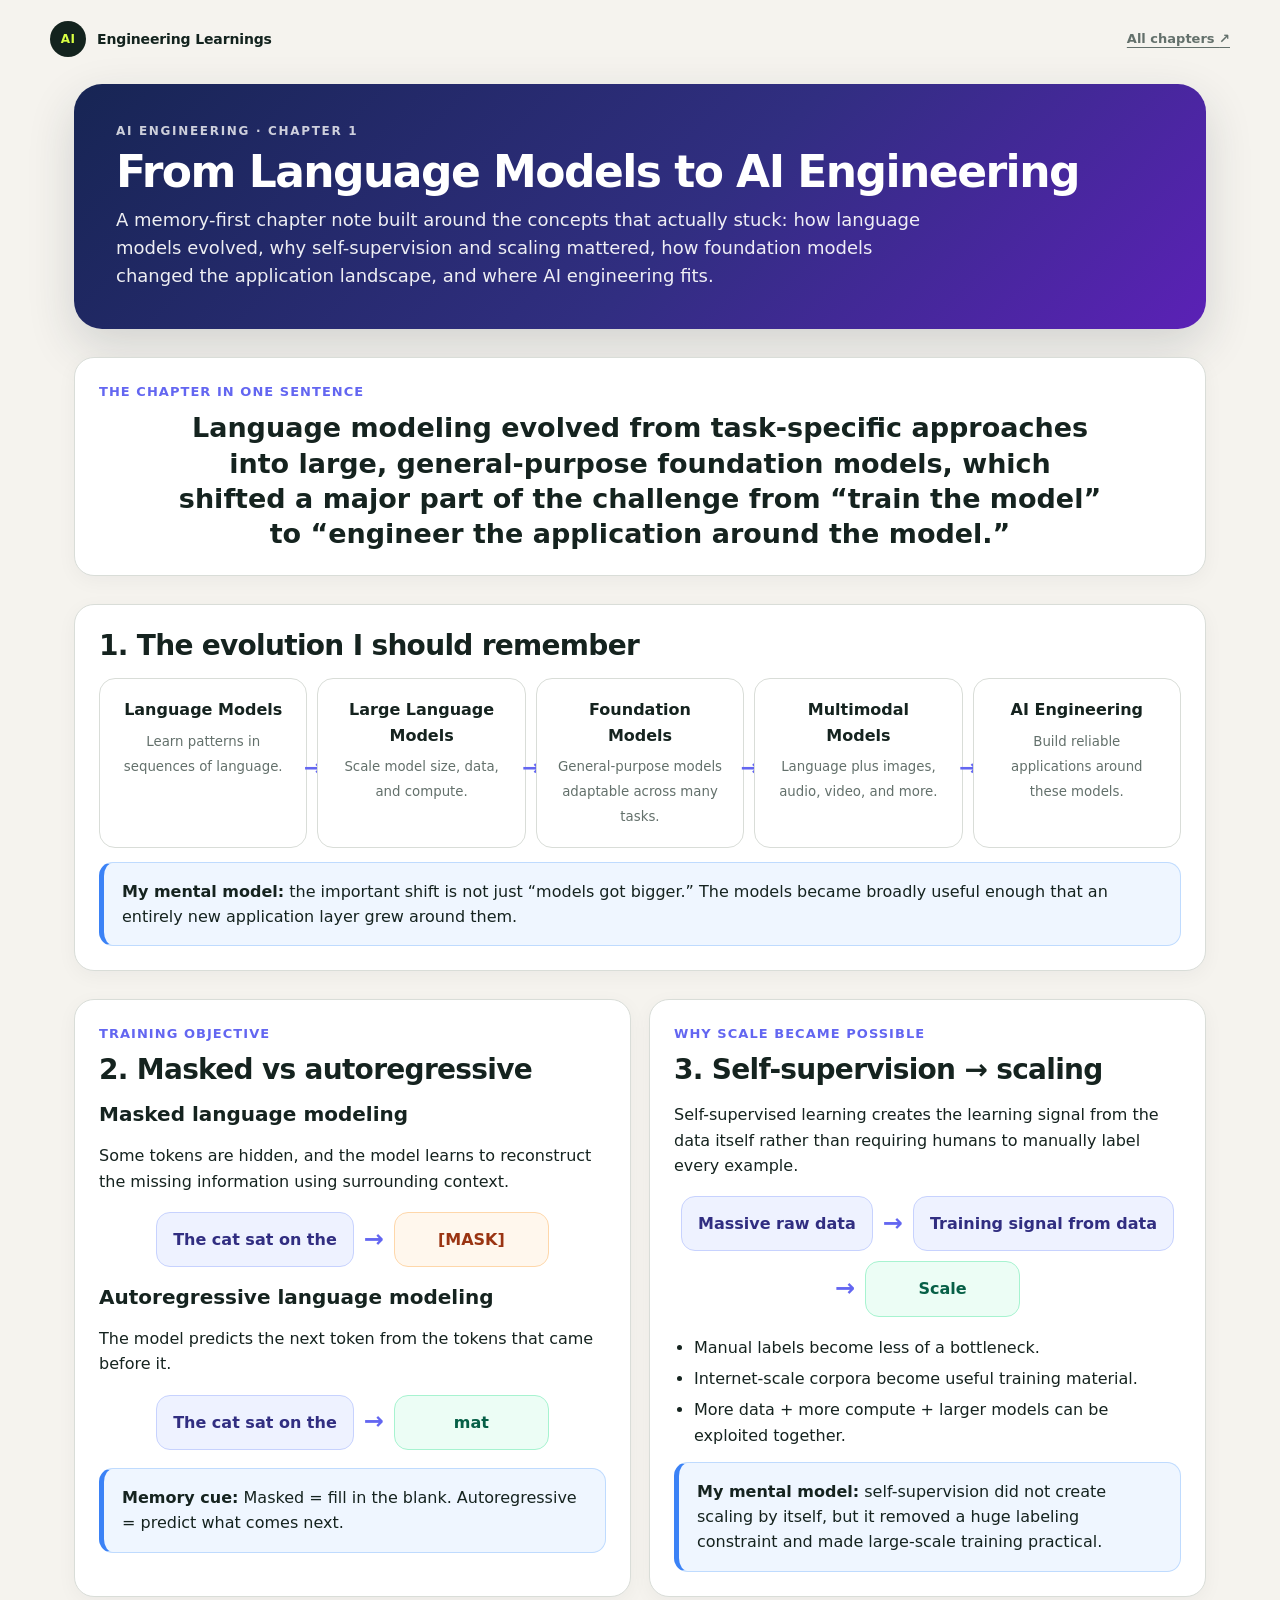
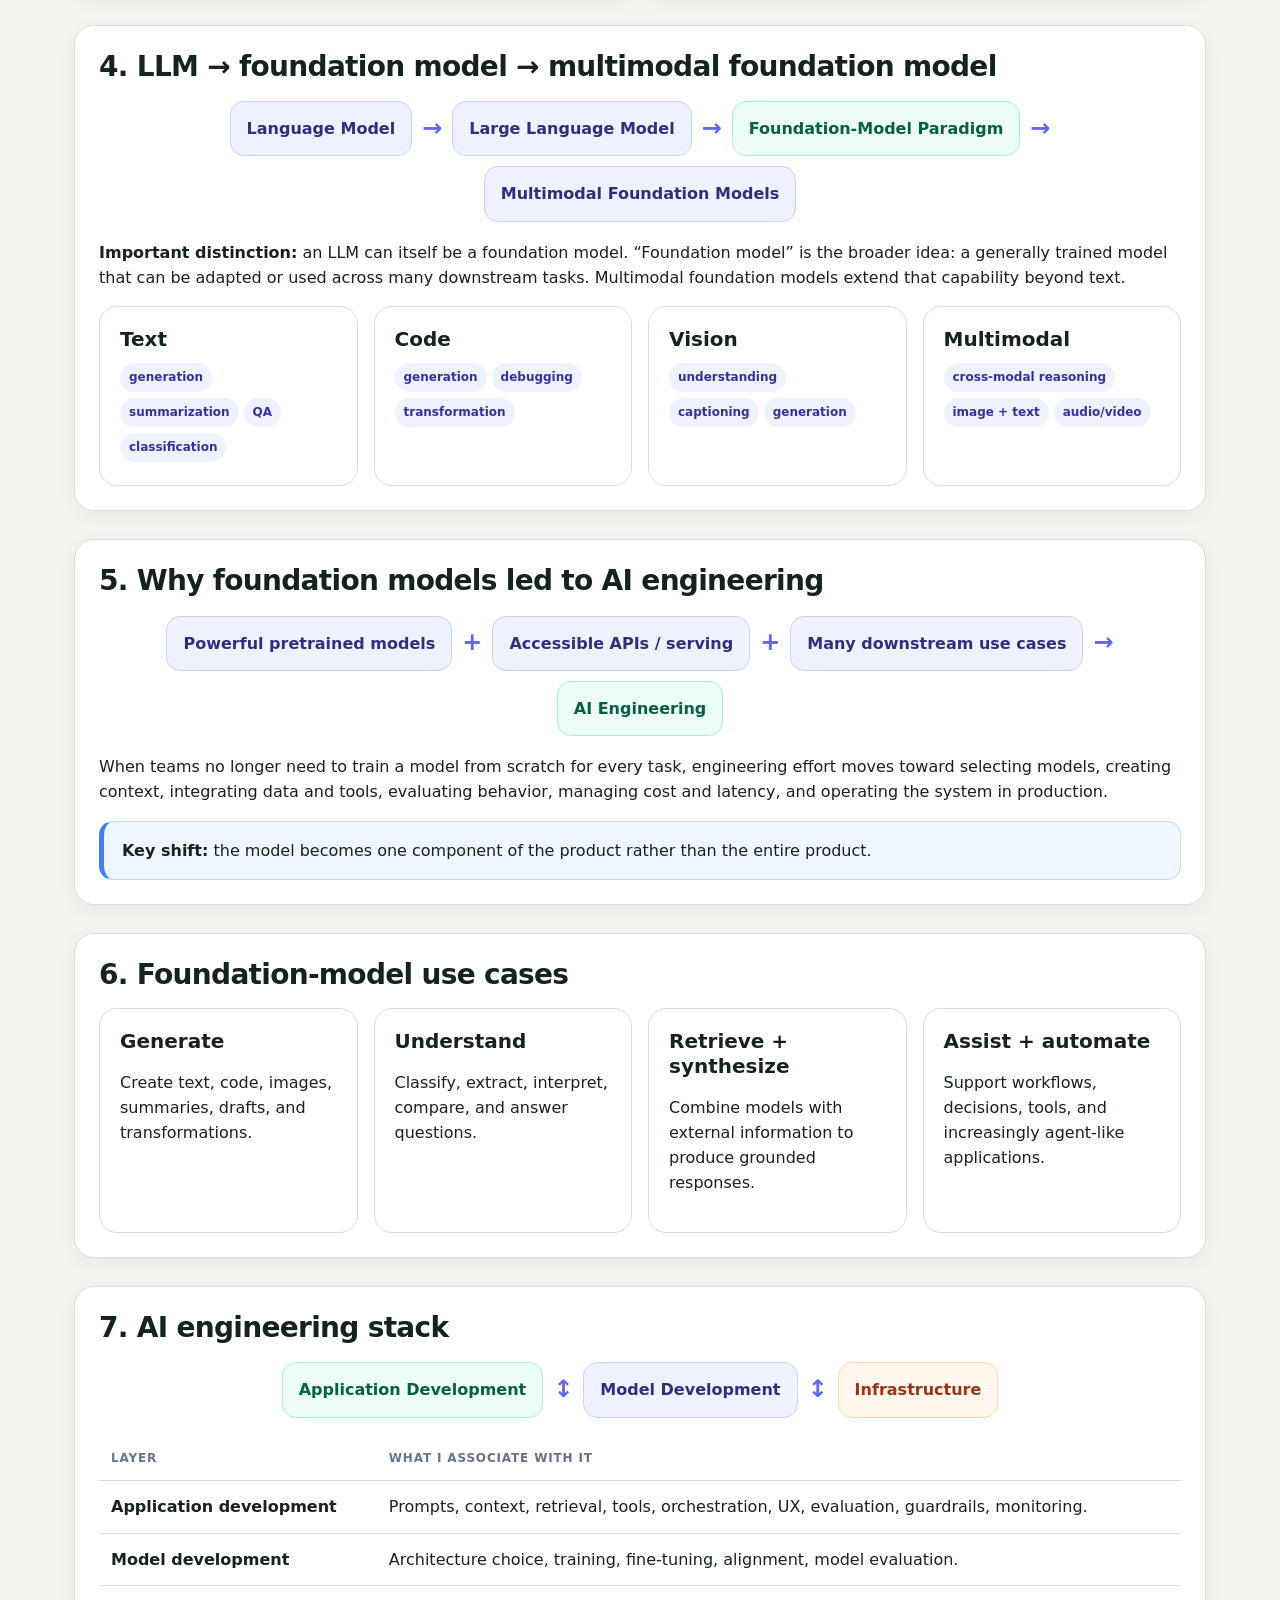
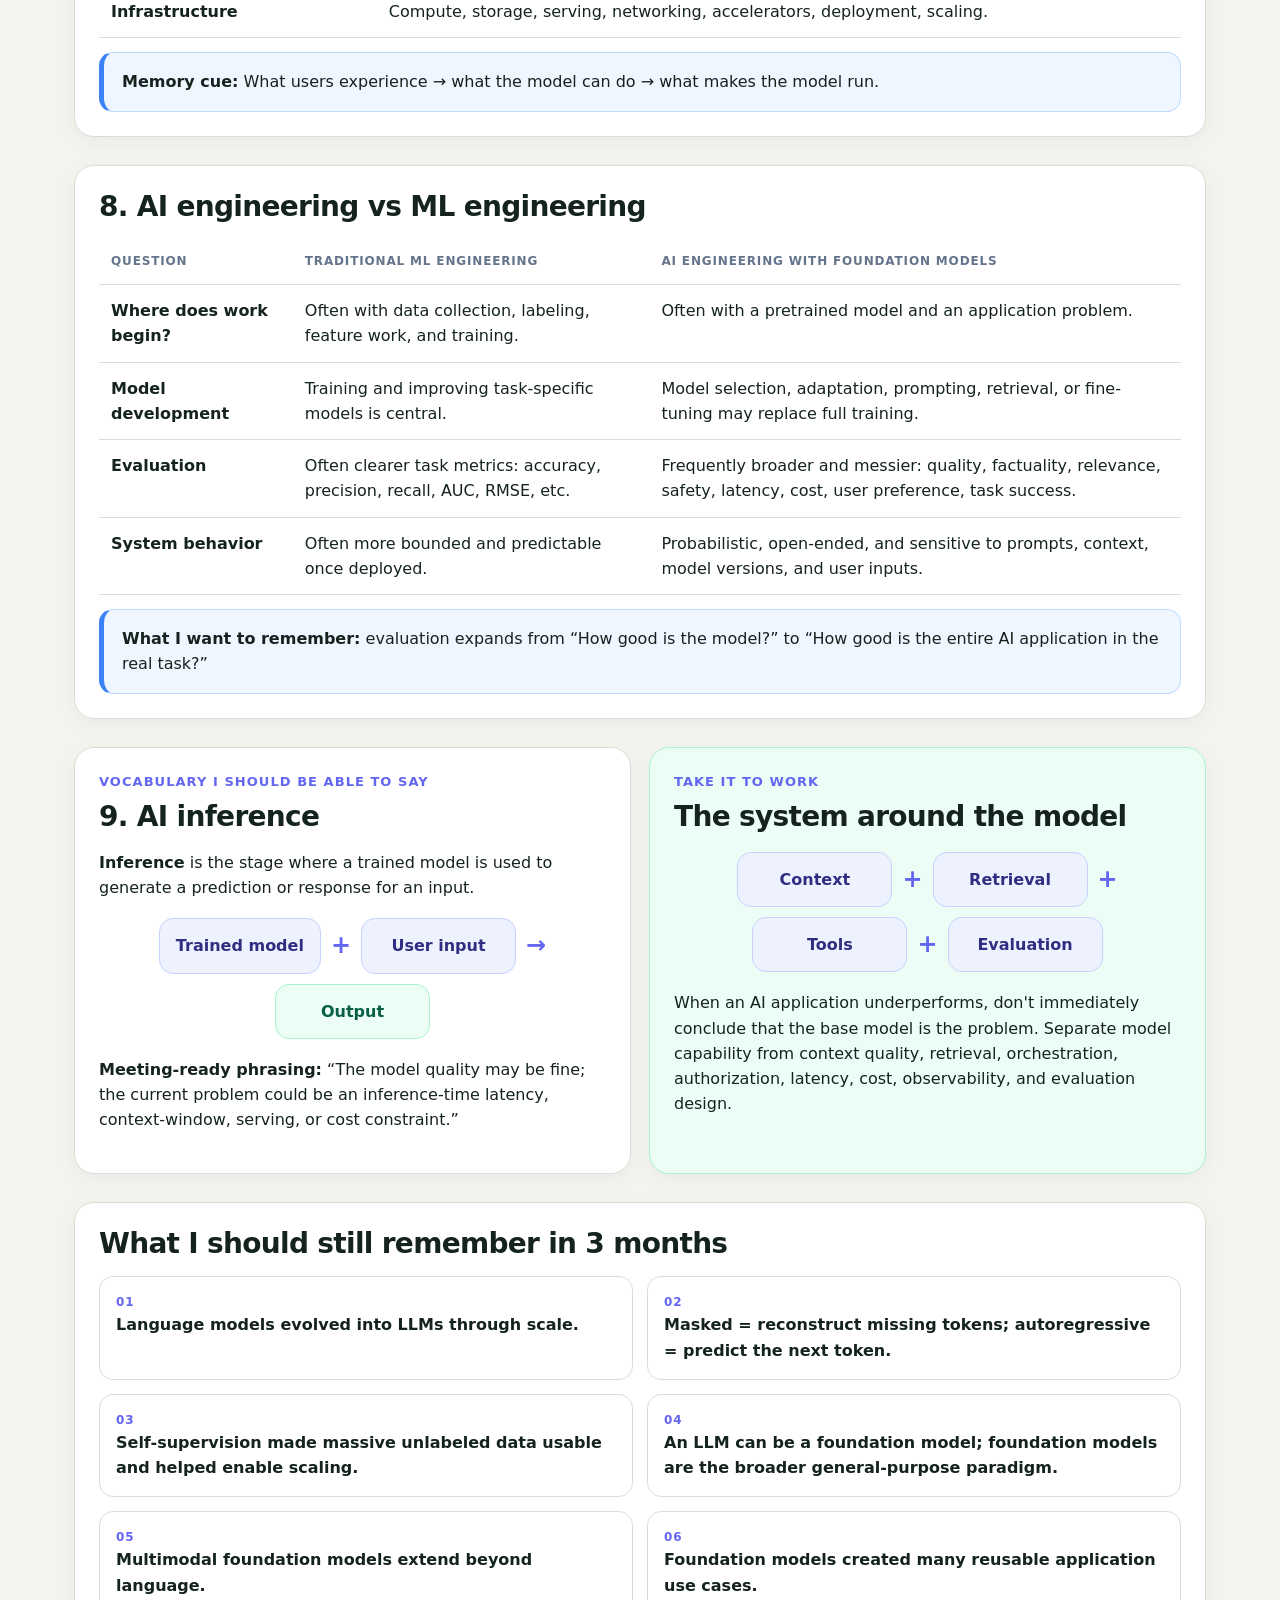
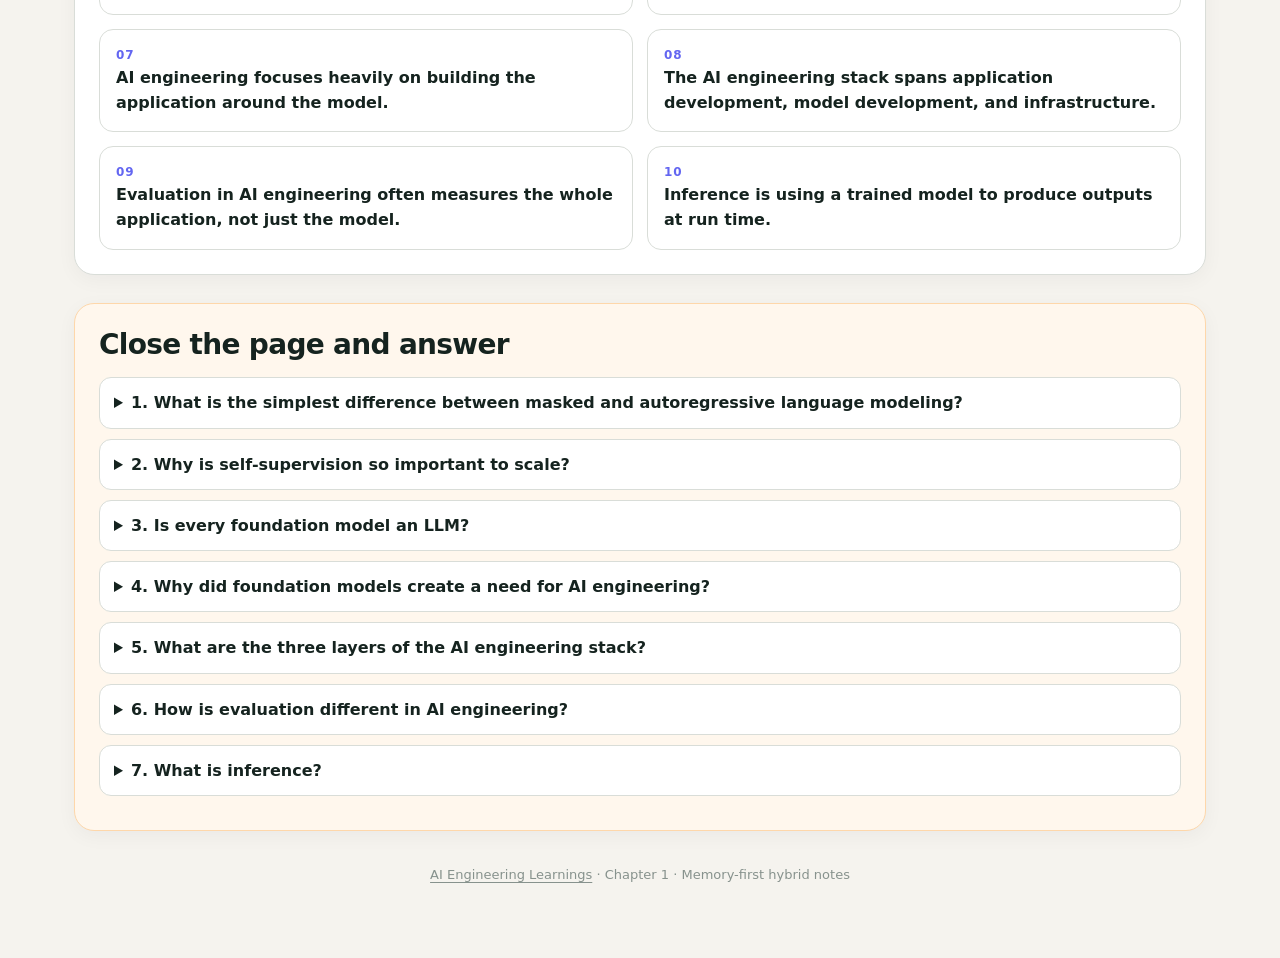
==== chapters/chapter-1.html @ 16fbb69d "restructure for github pages" ====
<!doctype html>
<html lang="en">
<head>
<meta charset="utf-8">
<meta name="viewport" content="width=device-width, initial-scale=1">
<title>AI Engineering — Chapter 1 Memory Notes</title>
<meta name="description" content="Memory-first notes on language models, foundation models, and the AI engineering discipline.">
<link rel="stylesheet" href="../styles.css">
</head>
<body>
<header class="site-header">
  <a class="brand" href="../index.html" aria-label="AI Engineering Learnings home">
    <span class="brand-mark" aria-hidden="true">AI</span>
    <span>Engineering Learnings</span>
  </a>
  <a class="back-link" href="../index.html">All chapters <span aria-hidden="true">↗</span></a>
</header>
<main class="page">

<section class="hero">
  <div class="eyebrow">AI Engineering · Chapter 1</div>
  <h1>From Language Models to AI Engineering</h1>
  <p>A memory-first chapter note built around the concepts that actually stuck: how language models evolved, why self-supervision and scaling mattered, how foundation models changed the application landscape, and where AI engineering fits.</p>
</section>

<section class="section card">
  <div class="kicker">The chapter in one sentence</div>
  <p class="bigidea">Language modeling evolved from task-specific approaches into large, general-purpose foundation models, which shifted a major part of the challenge from “train the model” to “engineer the application around the model.”</p>
</section>

<section class="section card">
  <h2>1. The evolution I should remember</h2>
  <div class="timeline">
    <div class="t"><b>Language Models</b><small>Learn patterns in sequences of language.</small></div>
    <div class="t"><b>Large Language Models</b><small>Scale model size, data, and compute.</small></div>
    <div class="t"><b>Foundation Models</b><small>General-purpose models adaptable across many tasks.</small></div>
    <div class="t"><b>Multimodal Models</b><small>Language plus images, audio, video, and more.</small></div>
    <div class="t"><b>AI Engineering</b><small>Build reliable applications around these models.</small></div>
  </div>
  <div class="mental"><strong>My mental model:</strong> the important shift is not just “models got bigger.” The models became broadly useful enough that an entirely new application layer grew around them.</div>
</section>

<section class="section two">
  <div class="card">
    <div class="kicker">Training objective</div>
    <h2>2. Masked vs autoregressive</h2>
    <h3>Masked language modeling</h3>
    <p>Some tokens are hidden, and the model learns to reconstruct the missing information using surrounding context.</p>
    <div class="flow">
      <div class="node">The cat sat on the</div><div class="arrow">→</div><div class="node amber">[MASK]</div>
    </div>
    <h3 class="space-top-lg">Autoregressive language modeling</h3>
    <p>The model predicts the next token from the tokens that came before it.</p>
    <div class="flow">
      <div class="node">The cat sat on the</div><div class="arrow">→</div><div class="node green">mat</div>
    </div>
    <div class="mental"><strong>Memory cue:</strong> Masked = fill in the blank. Autoregressive = predict what comes next.</div>
  </div>

  <div class="card">
    <div class="kicker">Why scale became possible</div>
    <h2>3. Self-supervision → scaling</h2>
    <p>Self-supervised learning creates the learning signal from the data itself rather than requiring humans to manually label every example.</p>
    <div class="flow">
      <div class="node">Massive raw data</div><div class="arrow">→</div><div class="node">Training signal from data</div><div class="arrow">→</div><div class="node green">Scale</div>
    </div>
    <ul>
      <li>Manual labels become less of a bottleneck.</li>
      <li>Internet-scale corpora become useful training material.</li>
      <li>More data + more compute + larger models can be exploited together.</li>
    </ul>
    <div class="mental"><strong>My mental model:</strong> self-supervision did not create scaling by itself, but it removed a huge labeling constraint and made large-scale training practical.</div>
  </div>
</section>

<section class="section card">
  <h2>4. LLM → foundation model → multimodal foundation model</h2>
  <div class="flow">
    <div class="node">Language Model</div><div class="arrow">→</div>
    <div class="node">Large Language Model</div><div class="arrow">→</div>
    <div class="node green">Foundation-Model Paradigm</div><div class="arrow">→</div>
    <div class="node">Multimodal Foundation Models</div>
  </div>
  <p><strong>Important distinction:</strong> an LLM can itself be a foundation model. “Foundation model” is the broader idea: a generally trained model that can be adapted or used across many downstream tasks. Multimodal foundation models extend that capability beyond text.</p>
  <div class="grid space-top-md">
    <div class="compare"><h3>Text</h3><span class="tag">generation</span><span class="tag">summarization</span><span class="tag">QA</span><span class="tag">classification</span></div>
    <div class="compare"><h3>Code</h3><span class="tag">generation</span><span class="tag">debugging</span><span class="tag">transformation</span></div>
    <div class="compare"><h3>Vision</h3><span class="tag">understanding</span><span class="tag">captioning</span><span class="tag">generation</span></div>
    <div class="compare"><h3>Multimodal</h3><span class="tag">cross-modal reasoning</span><span class="tag">image + text</span><span class="tag">audio/video</span></div>
  </div>
</section>

<section class="section card">
  <h2>5. Why foundation models led to AI engineering</h2>
  <div class="flow">
    <div class="node">Powerful pretrained models</div><div class="arrow">+</div>
    <div class="node">Accessible APIs / serving</div><div class="arrow">+</div>
    <div class="node">Many downstream use cases</div><div class="arrow">→</div>
    <div class="node green">AI Engineering</div>
  </div>
  <p>When teams no longer need to train a model from scratch for every task, engineering effort moves toward selecting models, creating context, integrating data and tools, evaluating behavior, managing cost and latency, and operating the system in production.</p>
  <div class="mental"><strong>Key shift:</strong> the model becomes one component of the product rather than the entire product.</div>
</section>

<section class="section card">
  <h2>6. Foundation-model use cases</h2>
  <div class="grid">
    <div class="compare"><h3>Generate</h3><p>Create text, code, images, summaries, drafts, and transformations.</p></div>
    <div class="compare"><h3>Understand</h3><p>Classify, extract, interpret, compare, and answer questions.</p></div>
    <div class="compare"><h3>Retrieve + synthesize</h3><p>Combine models with external information to produce grounded responses.</p></div>
    <div class="compare"><h3>Assist + automate</h3><p>Support workflows, decisions, tools, and increasingly agent-like applications.</p></div>
  </div>
</section>

<section class="section card">
  <h2>7. AI engineering stack</h2>
  <div class="flow">
    <div class="node green">Application Development</div><div class="arrow">↕</div>
    <div class="node">Model Development</div><div class="arrow">↕</div>
    <div class="node amber">Infrastructure</div>
  </div>
  <table>
    <tr><th>Layer</th><th>What I associate with it</th></tr>
    <tr><td><strong>Application development</strong></td><td>Prompts, context, retrieval, tools, orchestration, UX, evaluation, guardrails, monitoring.</td></tr>
    <tr><td><strong>Model development</strong></td><td>Architecture choice, training, fine-tuning, alignment, model evaluation.</td></tr>
    <tr><td><strong>Infrastructure</strong></td><td>Compute, storage, serving, networking, accelerators, deployment, scaling.</td></tr>
  </table>
  <div class="mental"><strong>Memory cue:</strong> What users experience → what the model can do → what makes the model run.</div>
</section>

<section class="section card">
  <h2>8. AI engineering vs ML engineering</h2>
  <table>
    <tr><th>Question</th><th>Traditional ML engineering</th><th>AI engineering with foundation models</th></tr>
    <tr><td><strong>Where does work begin?</strong></td><td>Often with data collection, labeling, feature work, and training.</td><td>Often with a pretrained model and an application problem.</td></tr>
    <tr><td><strong>Model development</strong></td><td>Training and improving task-specific models is central.</td><td>Model selection, adaptation, prompting, retrieval, or fine-tuning may replace full training.</td></tr>
    <tr><td><strong>Evaluation</strong></td><td>Often clearer task metrics: accuracy, precision, recall, AUC, RMSE, etc.</td><td>Frequently broader and messier: quality, factuality, relevance, safety, latency, cost, user preference, task success.</td></tr>
    <tr><td><strong>System behavior</strong></td><td>Often more bounded and predictable once deployed.</td><td>Probabilistic, open-ended, and sensitive to prompts, context, model versions, and user inputs.</td></tr>
  </table>
  <div class="mental"><strong>What I want to remember:</strong> evaluation expands from “How good is the model?” to “How good is the entire AI application in the real task?”</div>
</section>

<section class="section two">
  <div class="card">
    <div class="kicker">Vocabulary I should be able to say</div>
    <h2>9. AI inference</h2>
    <p><strong>Inference</strong> is the stage where a trained model is used to generate a prediction or response for an input.</p>
    <div class="flow">
      <div class="node">Trained model</div><div class="arrow">+</div><div class="node">User input</div><div class="arrow">→</div><div class="node green">Output</div>
    </div>
    <p><strong>Meeting-ready phrasing:</strong> “The model quality may be fine; the current problem could be an inference-time latency, context-window, serving, or cost constraint.”</p>
  </div>

  <div class="card work">
    <div class="kicker">Take it to work</div>
    <h2>The system around the model</h2>
    <div class="flow">
      <div class="node">Context</div><div class="arrow">+</div>
      <div class="node">Retrieval</div><div class="arrow">+</div>
      <div class="node">Tools</div><div class="arrow">+</div>
      <div class="node">Evaluation</div>
    </div>
    <p>When an AI application underperforms, don't immediately conclude that the base model is the problem. Separate model capability from context quality, retrieval, orchestration, authorization, latency, cost, observability, and evaluation design.</p>
  </div>
</section>

<section class="section card">
  <h2>What I should still remember in 3 months</h2>
  <div class="recall">
    <div class="r"><div class="num">01</div><strong>Language models evolved into LLMs through scale.</strong></div>
    <div class="r"><div class="num">02</div><strong>Masked = reconstruct missing tokens; autoregressive = predict the next token.</strong></div>
    <div class="r"><div class="num">03</div><strong>Self-supervision made massive unlabeled data usable and helped enable scaling.</strong></div>
    <div class="r"><div class="num">04</div><strong>An LLM can be a foundation model; foundation models are the broader general-purpose paradigm.</strong></div>
    <div class="r"><div class="num">05</div><strong>Multimodal foundation models extend beyond language.</strong></div>
    <div class="r"><div class="num">06</div><strong>Foundation models created many reusable application use cases.</strong></div>
    <div class="r"><div class="num">07</div><strong>AI engineering focuses heavily on building the application around the model.</strong></div>
    <div class="r"><div class="num">08</div><strong>The AI engineering stack spans application development, model development, and infrastructure.</strong></div>
    <div class="r"><div class="num">09</div><strong>Evaluation in AI engineering often measures the whole application, not just the model.</strong></div>
    <div class="r"><div class="num">10</div><strong>Inference is using a trained model to produce outputs at run time.</strong></div>
  </div>
</section>

<section class="section card warn">
  <h2>Close the page and answer</h2>
  <details><summary>1. What is the simplest difference between masked and autoregressive language modeling?</summary><p>Masked models reconstruct hidden information; autoregressive models predict the next token from prior context.</p></details>
  <details><summary>2. Why is self-supervision so important to scale?</summary><p>Because the training signal can be derived from raw data itself, reducing dependence on manually labeled examples and allowing enormous datasets to be used.</p></details>
  <details><summary>3. Is every foundation model an LLM?</summary><p>No. Foundation model is broader. Many LLMs are foundation models, but foundation models can also be vision, audio, or multimodal models.</p></details>
  <details><summary>4. Why did foundation models create a need for AI engineering?</summary><p>Because broadly capable pretrained models shifted much of the work toward building, evaluating, integrating, and operating applications around the model.</p></details>
  <details><summary>5. What are the three layers of the AI engineering stack?</summary><p>Application development, model development, and infrastructure.</p></details>
  <details><summary>6. How is evaluation different in AI engineering?</summary><p>It often has to evaluate open-ended application behavior across quality, relevance, factuality, safety, cost, latency, and task success—not just a single model metric.</p></details>
  <details><summary>7. What is inference?</summary><p>Using a trained model at run time to produce a prediction or generated response for an input.</p></details>
</section>

<div class="footer"><a href="../index.html">AI Engineering Learnings</a> · Chapter 1 · Memory-first hybrid notes</div>

</main>
</body>
</html>
---- styles.css ----
:root {
  --bg: #f5f3ee;
  --surface: #fffefa;
  --ink: #15231f;
  --muted: #63706b;
  --line: #d9ddd8;
  --indigo: #3730a3;
  --violet: #6d28d9;
  --soft: #eef2ff;
  --green: #ecfdf5;
  --greenline: #a7f3d0;
  --amber: #fff7ed;
  --amberline: #fed7aa;
  --blue: #eff6ff;
  --blueline: #bfdbfe;
  --accent: #d8ff43;
  --deep: #13231e;
}

* { box-sizing: border-box; }

html { scroll-behavior: smooth; }

body {
  margin: 0;
  background: var(--bg);
  color: var(--ink);
  font-family: Inter, ui-sans-serif, system-ui, -apple-system, BlinkMacSystemFont, "Segoe UI", sans-serif;
  line-height: 1.58;
  text-rendering: optimizeLegibility;
}

a { color: inherit; }

a:focus-visible,
summary:focus-visible {
  outline: 3px solid #8aa000;
  outline-offset: 4px;
}

.site-header {
  width: min(1180px, calc(100% - 48px));
  min-height: 78px;
  margin: 0 auto;
  display: flex;
  align-items: center;
  justify-content: space-between;
  gap: 24px;
}

.brand {
  display: inline-flex;
  align-items: center;
  gap: 11px;
  color: var(--deep);
  font-size: 14px;
  font-weight: 800;
  letter-spacing: -.01em;
  text-decoration: none;
}

.brand-mark {
  width: 36px;
  height: 36px;
  display: grid;
  place-items: center;
  border-radius: 50%;
  background: var(--deep);
  color: var(--accent);
  font-size: 12px;
  letter-spacing: .04em;
}

.back-link,
.edition-label {
  color: var(--muted);
  font-size: 13px;
  font-weight: 750;
}

.back-link {
  text-underline-offset: 4px;
  text-decoration-thickness: 1px;
}

.back-link:hover { color: var(--ink); }

.page {
  max-width: 1180px;
  margin: 0 auto;
  padding: 6px 24px 72px;
}

.hero {
  background: linear-gradient(135deg, #172554, #312e81 55%, #5b21b6);
  color: white;
  border-radius: 28px;
  padding: 38px 42px;
  box-shadow: 0 18px 48px rgba(30, 41, 59, .16);
}

.eyebrow {
  margin: 0;
  font-size: 12px;
  letter-spacing: .14em;
  text-transform: uppercase;
  font-weight: 800;
  opacity: .78;
}

h1 { font-size: 44px; line-height: 1.06; margin: 8px 0 10px; letter-spacing: -.035em; }
h2 { font-size: 28px; line-height: 1.2; margin: 0 0 16px; letter-spacing: -.025em; }
h3 { font-size: 20px; margin: 0 0 8px; line-height: 1.25; }
.hero p { font-size: 18px; max-width: 830px; opacity: .92; margin: 0; }
.section { margin-top: 28px; }

.card {
  background: white;
  border: 1px solid var(--line);
  border-radius: 20px;
  padding: 24px;
  box-shadow: 0 5px 20px rgba(15, 23, 42, .045);
}

.bigidea { font-size: 27px; font-weight: 850; line-height: 1.3; text-align: center; max-width: 930px; margin: 0 auto; }
.muted { color: var(--muted); }
.grid { display: grid; grid-template-columns: repeat(auto-fit, minmax(255px, 1fr)); gap: 16px; }
.flow { display: flex; flex-wrap: wrap; align-items: center; justify-content: center; gap: 10px; margin: 18px 0; }

.node {
  background: var(--soft);
  border: 1px solid #c7d2fe;
  color: #312e81;
  border-radius: 14px;
  padding: 14px 16px;
  font-weight: 800;
  text-align: center;
  min-width: 155px;
}

.node.green { background: var(--green); border-color: var(--greenline); color: #065f46; }
.node.amber { background: var(--amber); border-color: var(--amberline); color: #9a3412; }
.arrow { font-size: 24px; color: #6366f1; font-weight: 900; }
.two { display: grid; grid-template-columns: 1fr 1fr; gap: 18px; }
.compare { border-radius: 18px; padding: 20px; border: 1px solid var(--line); background: #fff; }

.tag {
  display: inline-block;
  padding: 5px 9px;
  border-radius: 999px;
  background: var(--soft);
  color: #3730a3;
  font-size: 12px;
  font-weight: 800;
  margin: 3px 5px 3px 0;
}

.mental { background: var(--blue); border: 1px solid var(--blueline); border-left: 5px solid #3b82f6; border-radius: 14px; padding: 16px 18px; margin-top: 14px; }
.work { background: var(--green); border-color: var(--greenline); }
.warn { background: var(--amber); border-color: var(--amberline); }
.kicker { font-size: 13px; text-transform: uppercase; letter-spacing: .08em; font-weight: 850; color: #6366f1; margin: 0 0 8px; }
.timeline { display: grid; grid-template-columns: repeat(5, 1fr); gap: 10px; align-items: stretch; }
.t { background: white; border: 1px solid var(--line); border-radius: 16px; padding: 18px; text-align: center; position: relative; }
.t b { display: block; font-size: 16px; margin-bottom: 5px; }
.t small { color: var(--muted); }
.t:not(:last-child)::after { content: "→"; position: absolute; right: -16px; top: 43%; font-size: 22px; color: #6366f1; font-weight: 900; }
ul { margin: 8px 0 0 20px; padding: 0; }
li { margin: 6px 0; }
table { width: 100%; border-collapse: collapse; }
th, td { padding: 13px 12px; border-bottom: 1px solid var(--line); text-align: left; vertical-align: top; }
th { font-size: 12px; text-transform: uppercase; letter-spacing: .07em; color: #64748b; }
.recall { display: grid; grid-template-columns: 1fr 1fr; gap: 14px; }
.r { background: white; border: 1px solid var(--line); border-radius: 14px; padding: 16px; }
.num { font-size: 12px; font-weight: 900; color: #6366f1; letter-spacing: .08em; }
details { background: white; border: 1px solid var(--line); border-radius: 12px; padding: 12px 14px; margin: 10px 0; }
summary { cursor: pointer; font-weight: 800; }
.footer { text-align: center; margin-top: 34px; color: #87928d; font-size: 13px; }
.footer a { text-underline-offset: 3px; }
.space-top-md { margin-top: 14px; }
.space-top-lg { margin-top: 18px; }

/* Homepage */
.home-body {
  min-height: 100vh;
  background:
    radial-gradient(circle at 82% 9%, rgba(216, 255, 67, .16), transparent 22rem),
    var(--bg);
}

.site-header-home { border-bottom: 1px solid var(--line); }
.home-body main { width: min(1180px, calc(100% - 48px)); margin: 0 auto; }

.home-hero {
  min-height: 560px;
  display: grid;
  grid-template-columns: minmax(0, 1.7fr) minmax(260px, .7fr);
  gap: 7vw;
  align-items: center;
  padding: 80px 0 88px;
  border-bottom: 1px solid var(--line);
}

.home-hero-content { max-width: 790px; }
.home-hero .eyebrow { color: #5b665f; opacity: 1; }

.home-hero h1 {
  max-width: 780px;
  margin: 18px 0 24px;
  font-family: Georgia, "Times New Roman", serif;
  font-size: clamp(54px, 6.4vw, 88px);
  font-weight: 500;
  line-height: .98;
  letter-spacing: -.055em;
}

.home-intro { max-width: 650px; margin: 0; color: var(--muted); font-size: 19px; line-height: 1.65; }

.primary-link {
  width: fit-content;
  margin-top: 34px;
  display: inline-flex;
  align-items: center;
  gap: 34px;
  border-radius: 999px;
  background: var(--deep);
  color: white;
  padding: 14px 17px 14px 22px;
  font-size: 14px;
  font-weight: 800;
  text-decoration: none;
  transition: transform .18s ease, background-color .18s ease;
}

.primary-link span { width: 28px; height: 28px; display: grid; place-items: center; border-radius: 50%; background: var(--accent); color: var(--deep); }
.primary-link:hover { transform: translateY(-2px); background: #284038; }

.hero-note {
  align-self: end;
  max-width: 310px;
  margin-bottom: 12px;
  border-top: 1px solid var(--ink);
  padding-top: 18px;
}

.note-number { display: inline-grid; place-items: center; width: 38px; height: 26px; border-radius: 999px; background: var(--accent); font-size: 12px; font-weight: 900; }
.hero-note p { margin: 14px 0 0; color: var(--muted); font-size: 14px; }
.chapter-library { padding: 78px 0 100px; }
.section-heading { display: flex; align-items: end; justify-content: space-between; gap: 32px; margin-bottom: 30px; }
.section-heading h2 { margin: 0; font-family: Georgia, "Times New Roman", serif; font-size: 42px; font-weight: 500; }
.chapter-count { margin: 0; color: var(--muted); font-size: 13px; }
.chapter-list { display: grid; gap: 18px; }

.chapter-item {
  border-top: 1px solid var(--ink);
  border-bottom: 1px solid var(--line);
  transition: background-color .18s ease, transform .18s ease;
}

.chapter-item:hover { background: rgba(255, 254, 250, .72); transform: translateX(4px); }
.chapter-link { display: grid; grid-template-columns: 80px 1fr 48px; gap: 26px; align-items: center; min-height: 190px; padding: 26px 18px 26px 8px; text-decoration: none; }
.chapter-index { align-self: start; padding-top: 3px; color: var(--muted); font-size: 13px; font-weight: 800; }
.chapter-summary { max-width: 760px; }
.chapter-meta { display: flex; flex-wrap: wrap; gap: 8px 20px; margin-bottom: 14px; color: #5d6a65; font-size: 11px; font-weight: 850; letter-spacing: .1em; text-transform: uppercase; }
.chapter-summary h3 { margin-bottom: 10px; font-family: Georgia, "Times New Roman", serif; font-size: clamp(26px, 3vw, 38px); font-weight: 500; letter-spacing: -.025em; }
.chapter-summary p { max-width: 700px; margin: 0; color: var(--muted); }
.chapter-arrow { width: 44px; height: 44px; display: grid; place-items: center; border: 1px solid var(--line); border-radius: 50%; font-size: 20px; }

.collection-note {
  display: flex;
  align-items: center;
  gap: 18px;
  padding: 28px;
  border-radius: 18px;
  background: #e6e9e4;
  color: #53605a;
}

.collection-note-icon { width: 42px; height: 42px; flex: 0 0 auto; display: grid; place-items: center; border: 1px dashed #93a098; border-radius: 50%; font-size: 22px; }
.collection-note strong { color: var(--ink); }
.collection-note p { margin: 2px 0 0; font-size: 14px; }
.home-footer { width: min(1180px, calc(100% - 48px)); min-height: 84px; margin: 0 auto; border-top: 1px solid var(--line); display: flex; justify-content: space-between; align-items: center; gap: 24px; color: var(--muted); font-size: 12px; font-weight: 750; }

@media (max-width: 820px) {
  h1 { font-size: 36px; }
  .hero { padding: 30px 26px; }
  .two, .recall { grid-template-columns: 1fr; }
  .timeline { grid-template-columns: 1fr; }
  .t:not(:last-child)::after { content: "↓"; right: 49%; top: auto; bottom: -23px; }
  .home-hero { min-height: auto; grid-template-columns: 1fr; gap: 54px; padding: 64px 0; }
  .home-hero h1 { font-size: clamp(48px, 12vw, 70px); }
  .hero-note { align-self: auto; }
}

@media (max-width: 600px) {
  .site-header, .home-body main, .home-footer { width: min(100% - 32px, 1180px); }
  .page { padding-right: 16px; padding-left: 16px; }
  .site-header { min-height: 68px; }
  .brand span:last-child { display: none; }
  .home-hero { padding: 54px 0 62px; }
  .home-hero h1 { font-size: 46px; }
  .home-intro { font-size: 17px; }
  .chapter-library { padding: 60px 0 72px; }
  .chapter-link { grid-template-columns: 38px 1fr; gap: 12px; min-height: 0; padding: 24px 4px; }
  .chapter-arrow { display: none; }
  .chapter-summary h3 { font-size: 28px; }
  .chapter-summary p { font-size: 14px; }
  .section-heading { align-items: start; }
  .chapter-count { padding-top: 30px; }
  .collection-note { align-items: flex-start; padding: 22px; }
  .home-footer { min-height: 76px; }
  table { display: block; overflow-x: auto; }
}

@media (prefers-reduced-motion: reduce) {
  html { scroll-behavior: auto; }
  *, *::before, *::after { transition-duration: .01ms !important; }
}
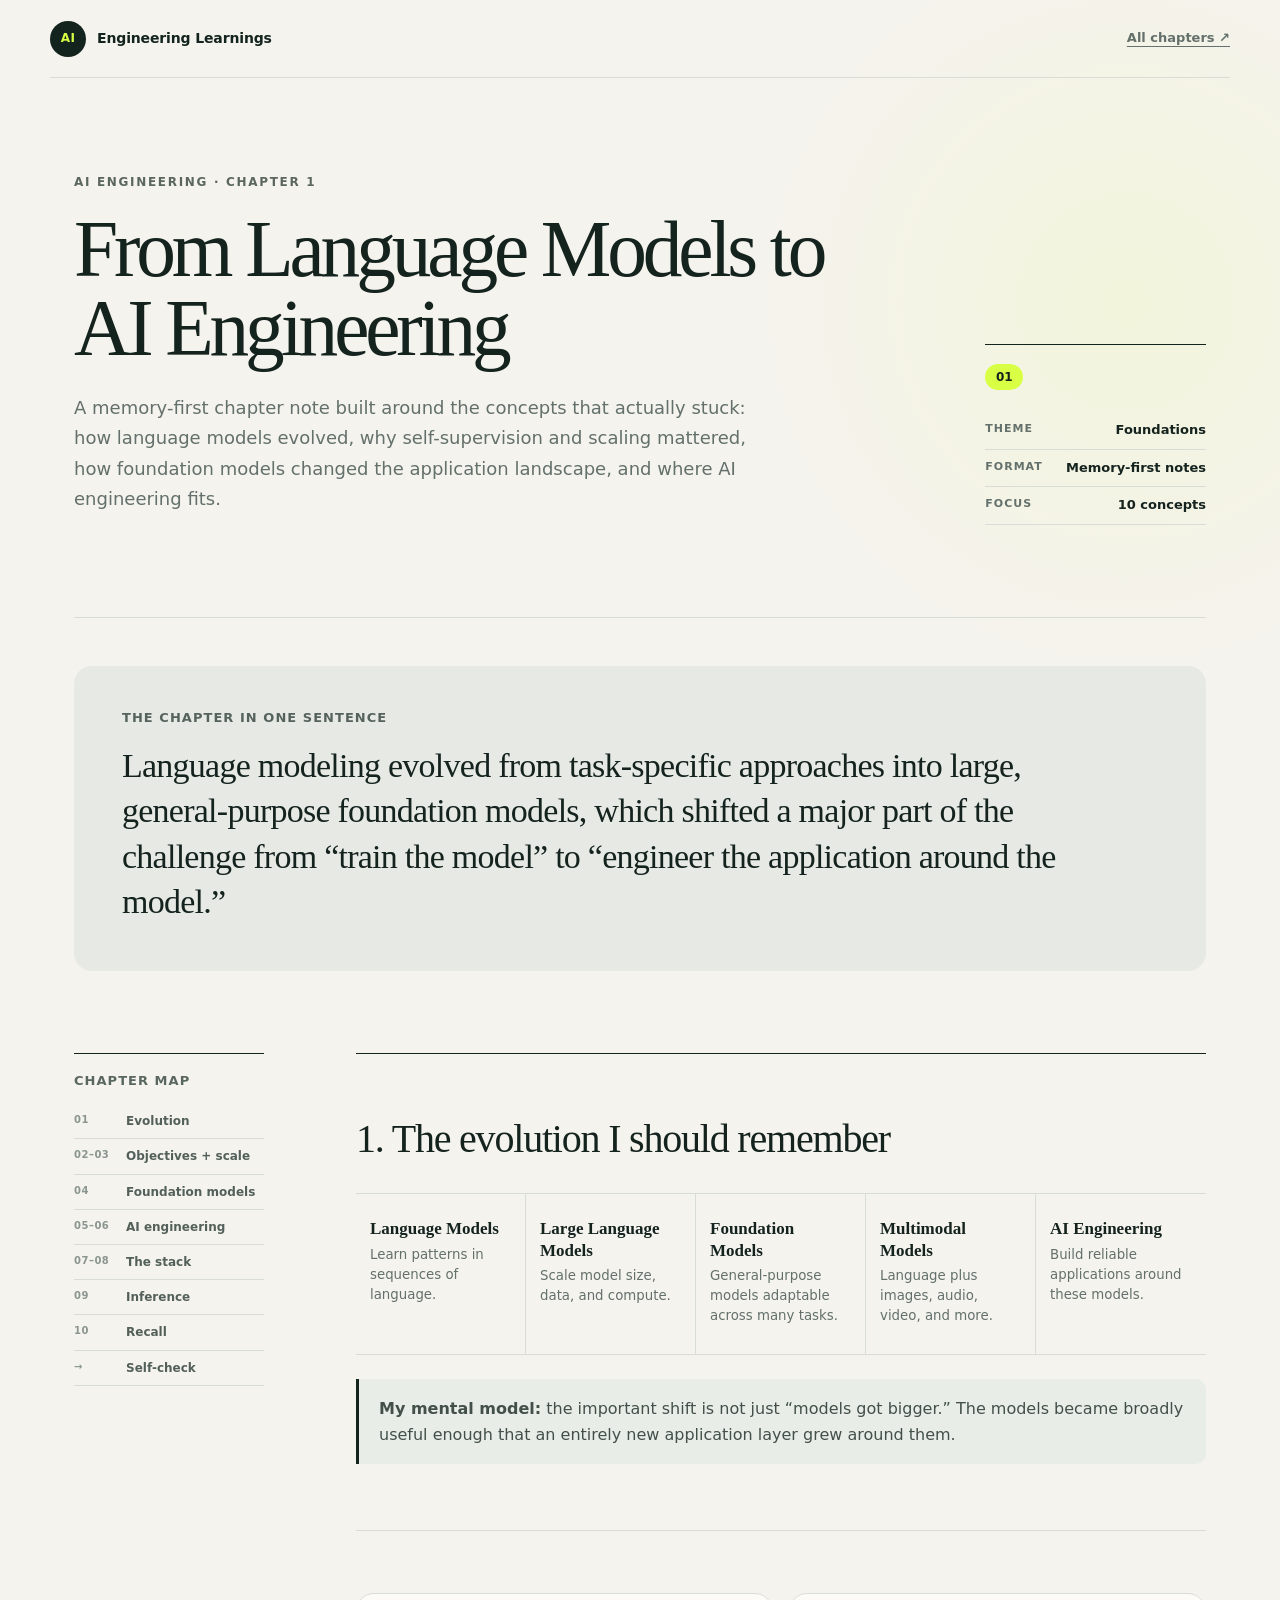
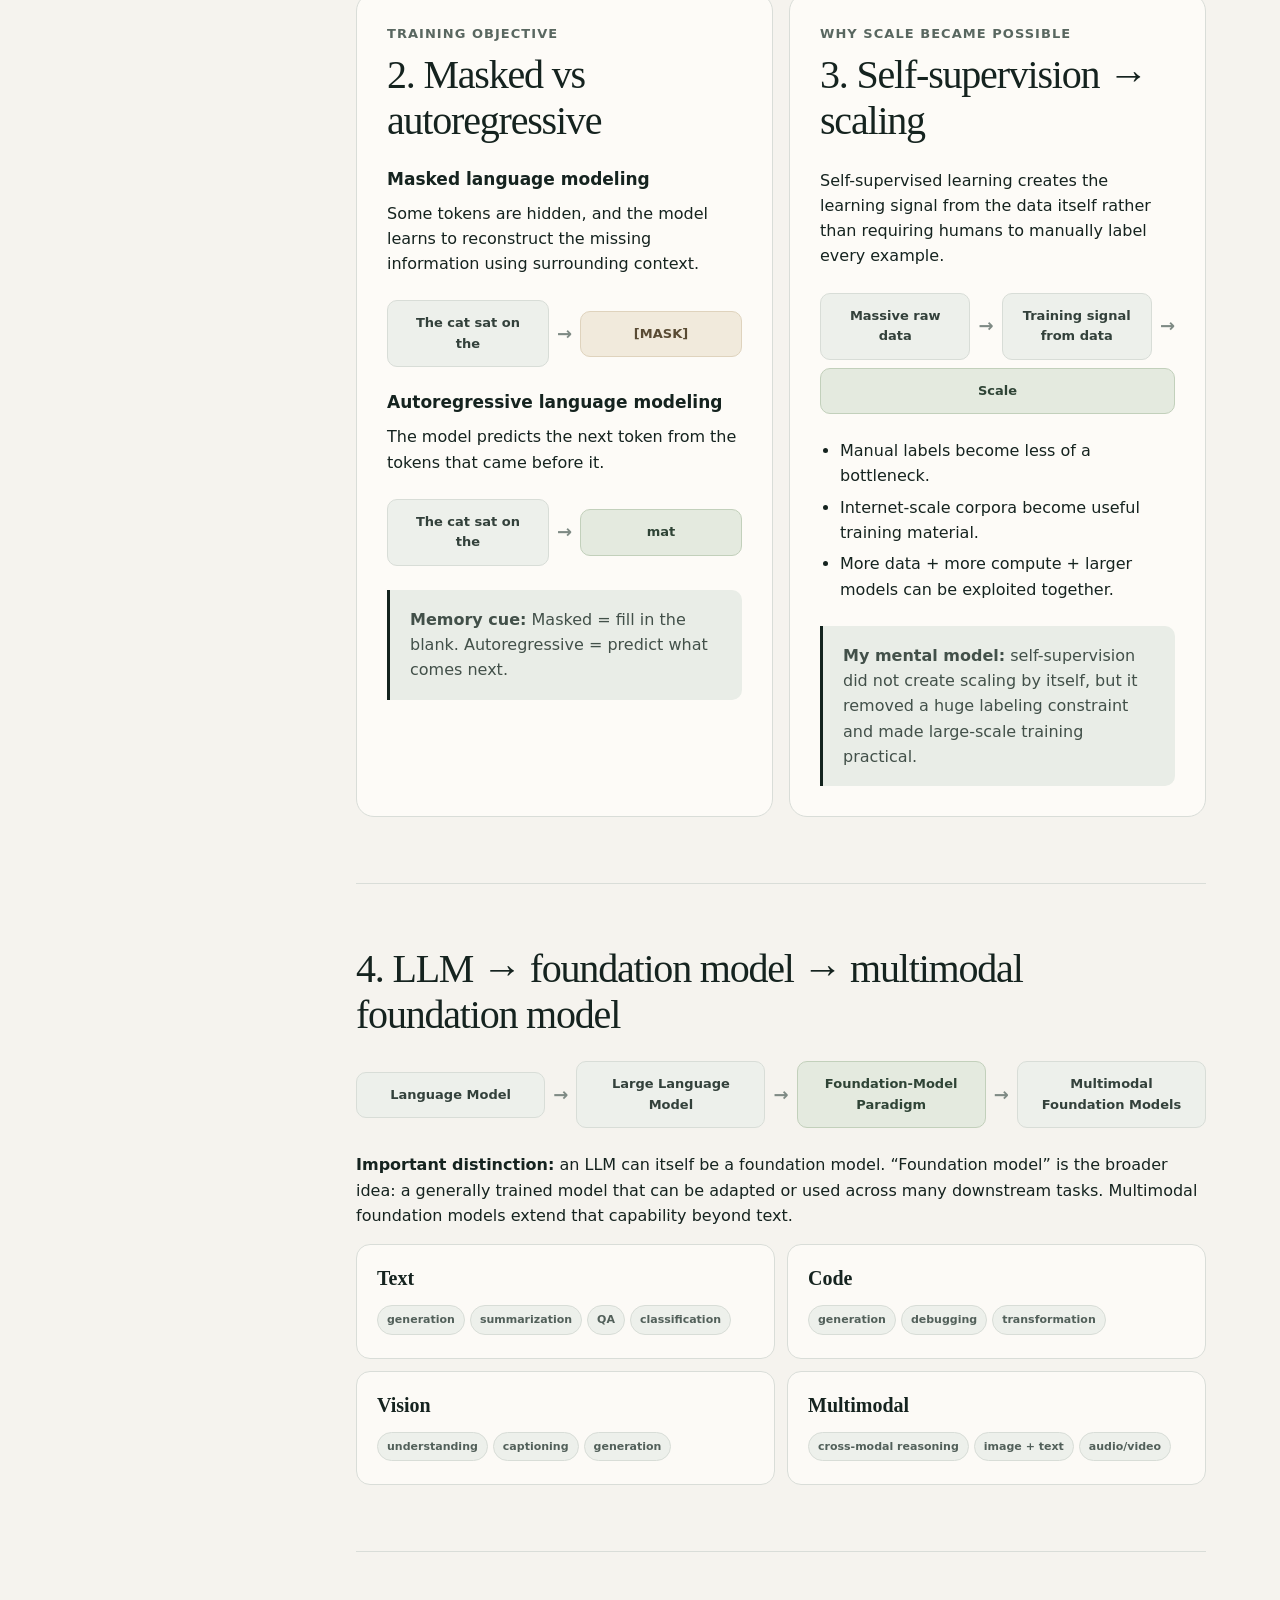
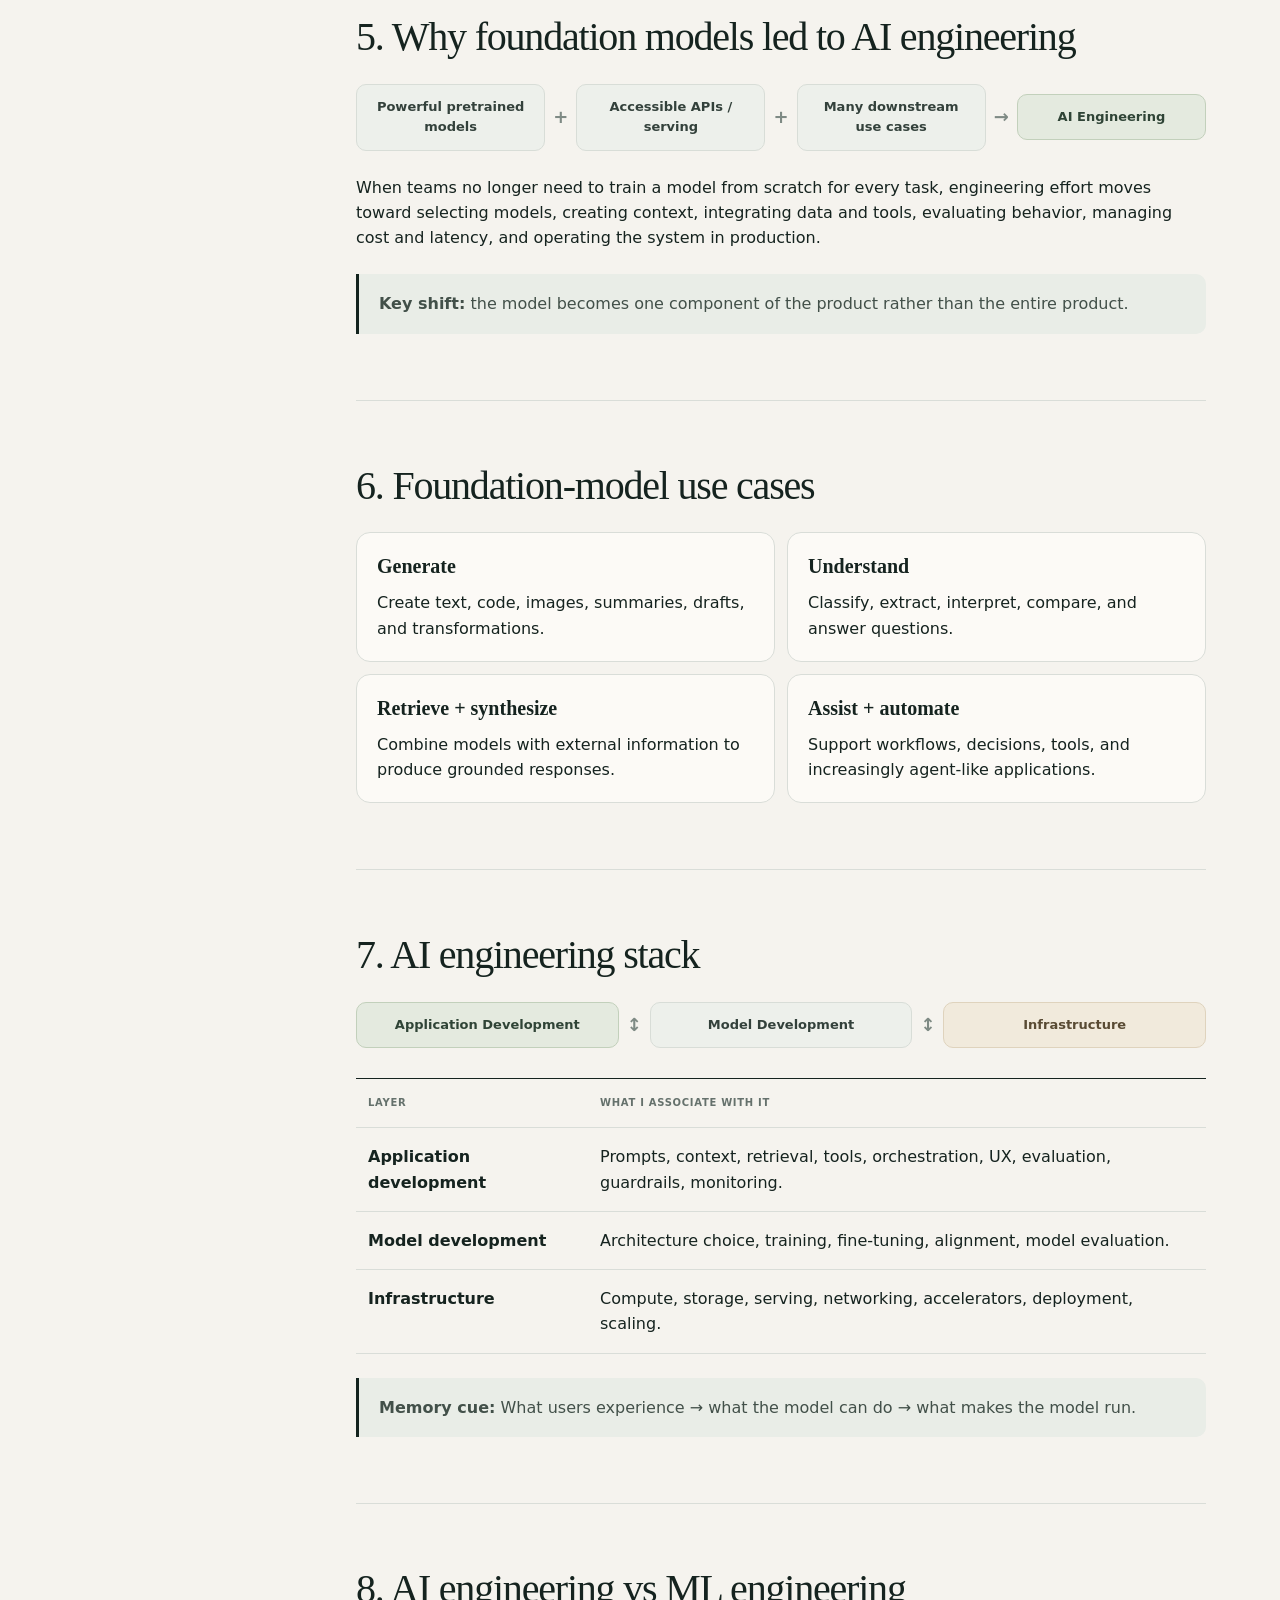
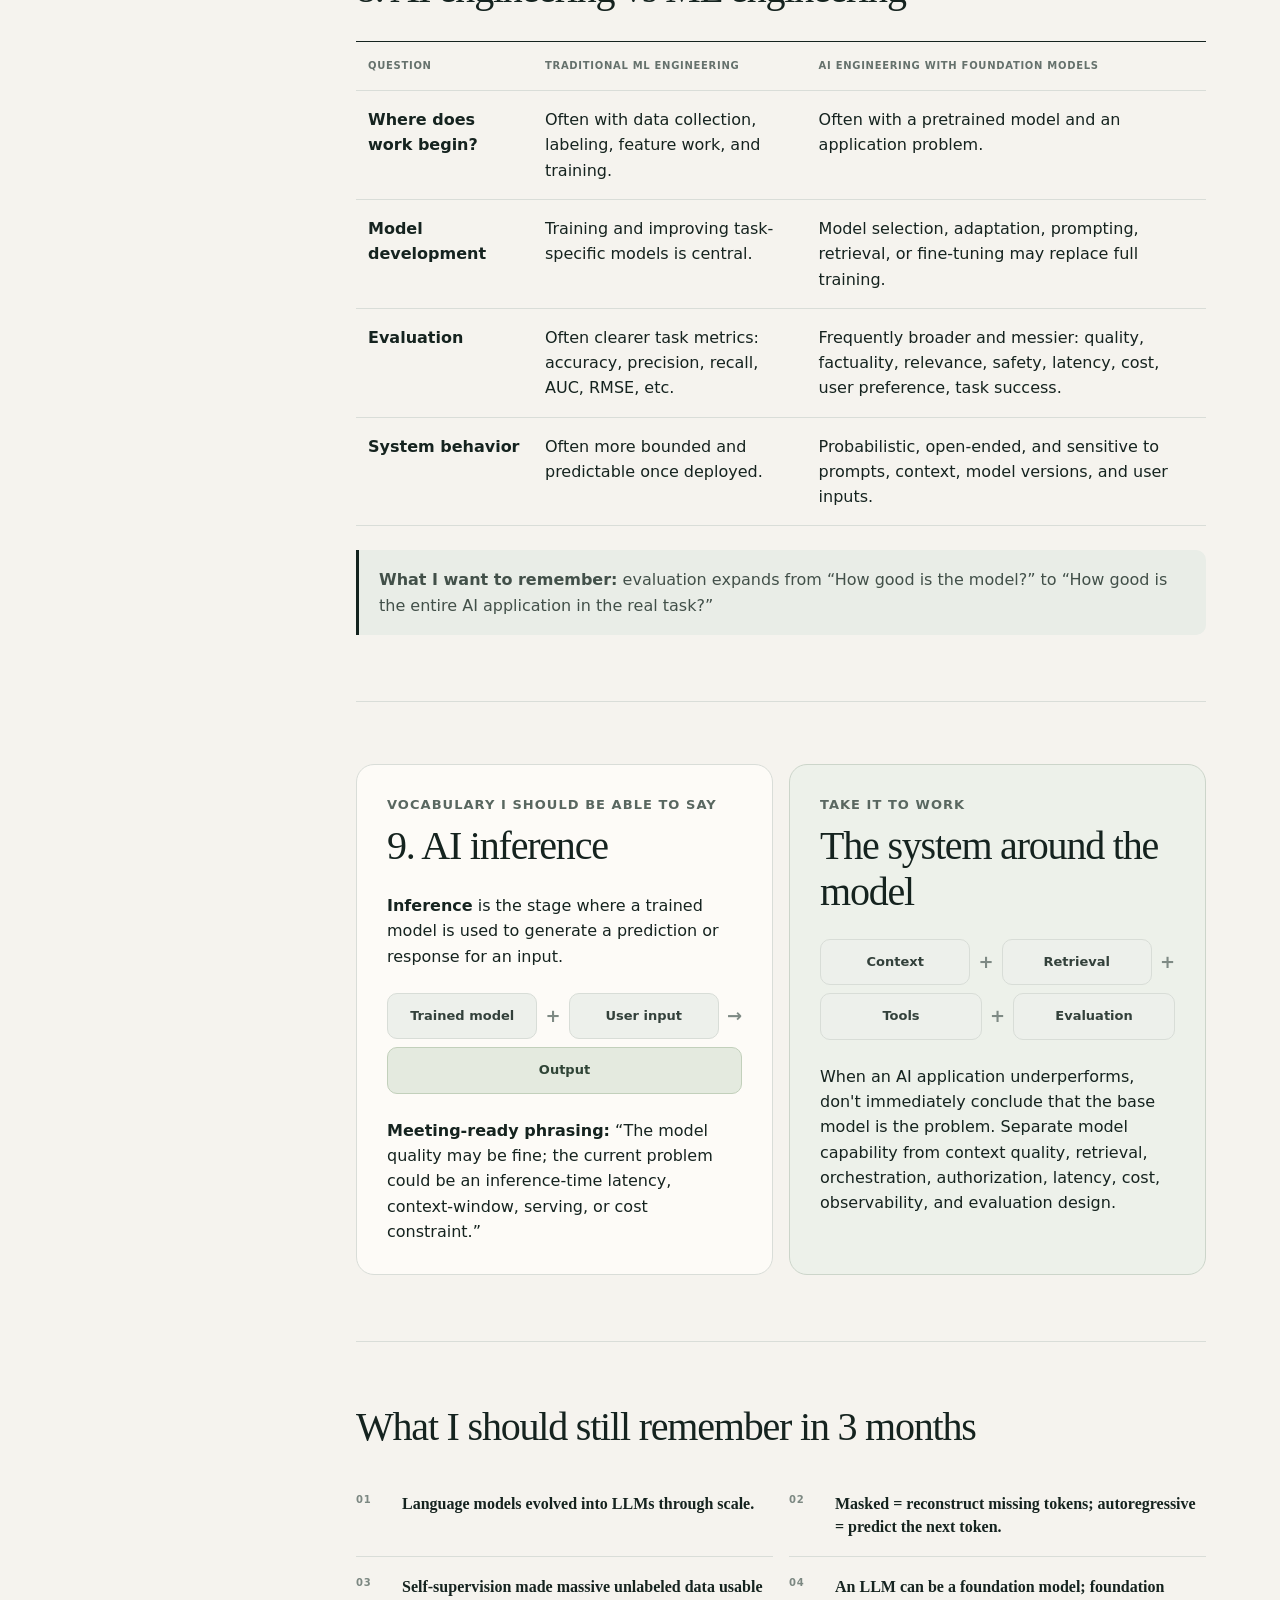
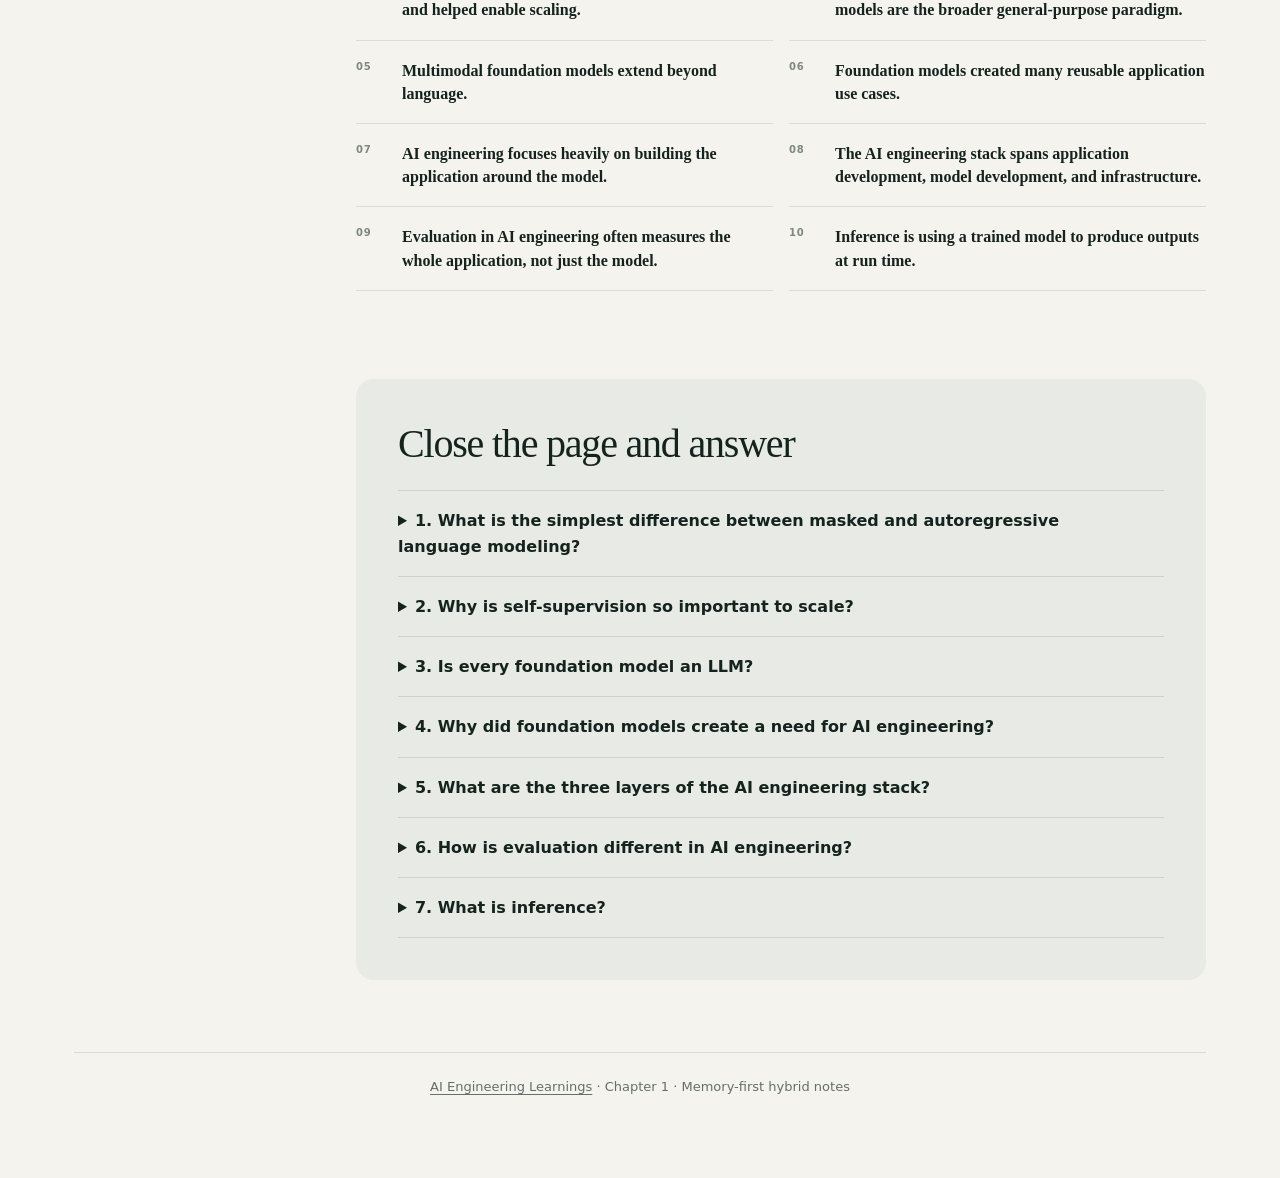
==== commit 916b1142: "Refine Chapter 1 reading experience" ====
--- a/chapters/chapter-1.html
+++ b/chapters/chapter-1.html
@@ -7,28 +7,53 @@
 <meta name="description" content="Memory-first notes on language models, foundation models, and the AI engineering discipline.">
 <link rel="stylesheet" href="../styles.css">
 </head>
-<body>
-<header class="site-header">
+<body class="chapter-body">
+<a class="skip-link" href="#chapter-content">Skip to chapter content</a>
+<header class="site-header chapter-header">
   <a class="brand" href="../index.html" aria-label="AI Engineering Learnings home">
     <span class="brand-mark" aria-hidden="true">AI</span>
     <span>Engineering Learnings</span>
   </a>
   <a class="back-link" href="../index.html">All chapters <span aria-hidden="true">↗</span></a>
 </header>
-<main class="page">
-
-<section class="hero">
-  <div class="eyebrow">AI Engineering · Chapter 1</div>
-  <h1>From Language Models to AI Engineering</h1>
-  <p>A memory-first chapter note built around the concepts that actually stuck: how language models evolved, why self-supervision and scaling mattered, how foundation models changed the application landscape, and where AI engineering fits.</p>
-</section>
-
-<section class="section card">
+<main class="page chapter-page" id="chapter-content">
+
+<section class="hero chapter-hero" aria-labelledby="chapter-title">
+  <div class="chapter-hero-copy">
+    <div class="eyebrow">AI Engineering · Chapter 1</div>
+    <h1 id="chapter-title">From Language Models to AI Engineering</h1>
+    <p>A memory-first chapter note built around the concepts that actually stuck: how language models evolved, why self-supervision and scaling mattered, how foundation models changed the application landscape, and where AI engineering fits.</p>
+  </div>
+  <aside class="chapter-hero-note" aria-label="Chapter overview">
+    <span class="note-number">01</span>
+    <dl>
+      <div><dt>Theme</dt><dd>Foundations</dd></div>
+      <div><dt>Format</dt><dd>Memory-first notes</dd></div>
+      <div><dt>Focus</dt><dd>10 concepts</dd></div>
+    </dl>
+  </aside>
+</section>
+
+<section class="section card chapter-thesis">
   <div class="kicker">The chapter in one sentence</div>
   <p class="bigidea">Language modeling evolved from task-specific approaches into large, general-purpose foundation models, which shifted a major part of the challenge from “train the model” to “engineer the application around the model.”</p>
 </section>
 
-<section class="section card">
+<div class="chapter-shell">
+<nav class="chapter-nav" aria-label="Chapter sections">
+  <p class="kicker">Chapter map</p>
+  <a href="#evolution"><span>01</span>Evolution</a>
+  <a href="#objectives"><span>02–03</span>Objectives + scale</a>
+  <a href="#foundation-models"><span>04</span>Foundation models</a>
+  <a href="#ai-engineering"><span>05–06</span>AI engineering</a>
+  <a href="#engineering-stack"><span>07–08</span>The stack</a>
+  <a href="#inference"><span>09</span>Inference</a>
+  <a href="#recall"><span>10</span>Recall</a>
+  <a href="#review"><span>→</span>Self-check</a>
+</nav>
+
+<article class="chapter-article">
+<section class="section card" id="evolution">
   <h2>1. The evolution I should remember</h2>
   <div class="timeline">
     <div class="t"><b>Language Models</b><small>Learn patterns in sequences of language.</small></div>
@@ -40,7 +65,7 @@
   <div class="mental"><strong>My mental model:</strong> the important shift is not just “models got bigger.” The models became broadly useful enough that an entirely new application layer grew around them.</div>
 </section>
 
-<section class="section two">
+<section class="section two" id="objectives">
   <div class="card">
     <div class="kicker">Training objective</div>
     <h2>2. Masked vs autoregressive</h2>
@@ -73,7 +98,7 @@
   </div>
 </section>
 
-<section class="section card">
+<section class="section card" id="foundation-models">
   <h2>4. LLM → foundation model → multimodal foundation model</h2>
   <div class="flow">
     <div class="node">Language Model</div><div class="arrow">→</div>
@@ -90,7 +115,7 @@
   </div>
 </section>
 
-<section class="section card">
+<section class="section card" id="ai-engineering">
   <h2>5. Why foundation models led to AI engineering</h2>
   <div class="flow">
     <div class="node">Powerful pretrained models</div><div class="arrow">+</div>
@@ -112,7 +137,7 @@
   </div>
 </section>
 
-<section class="section card">
+<section class="section card" id="engineering-stack">
   <h2>7. AI engineering stack</h2>
   <div class="flow">
     <div class="node green">Application Development</div><div class="arrow">↕</div>
@@ -140,7 +165,7 @@
   <div class="mental"><strong>What I want to remember:</strong> evaluation expands from “How good is the model?” to “How good is the entire AI application in the real task?”</div>
 </section>
 
-<section class="section two">
+<section class="section two" id="inference">
   <div class="card">
     <div class="kicker">Vocabulary I should be able to say</div>
     <h2>9. AI inference</h2>
@@ -164,7 +189,7 @@
   </div>
 </section>
 
-<section class="section card">
+<section class="section card" id="recall">
   <h2>What I should still remember in 3 months</h2>
   <div class="recall">
     <div class="r"><div class="num">01</div><strong>Language models evolved into LLMs through scale.</strong></div>
@@ -180,7 +205,7 @@
   </div>
 </section>
 
-<section class="section card warn">
+<section class="section card warn" id="review">
   <h2>Close the page and answer</h2>
   <details><summary>1. What is the simplest difference between masked and autoregressive language modeling?</summary><p>Masked models reconstruct hidden information; autoregressive models predict the next token from prior context.</p></details>
   <details><summary>2. Why is self-supervision so important to scale?</summary><p>Because the training signal can be derived from raw data itself, reducing dependence on manually labeled examples and allowing enormous datasets to be used.</p></details>
@@ -191,6 +216,9 @@
   <details><summary>7. What is inference?</summary><p>Using a trained model at run time to produce a prediction or generated response for an input.</p></details>
 </section>
 
+</article>
+</div>
+
 <div class="footer"><a href="../index.html">AI Engineering Learnings</a> · Chapter 1 · Memory-first hybrid notes</div>
 
 </main>
--- a/styles.css
+++ b/styles.css
@@ -315,3 +315,354 @@
   html { scroll-behavior: auto; }
   *, *::before, *::after { transition-duration: .01ms !important; }
 }
+
+/* Chapter reading experience */
+.chapter-body {
+  background:
+    radial-gradient(circle at 88% 4%, rgba(216, 255, 67, .11), transparent 24rem),
+    var(--bg);
+}
+
+.skip-link {
+  position: fixed;
+  top: 12px;
+  left: 12px;
+  z-index: 20;
+  padding: 10px 14px;
+  border-radius: 8px;
+  background: var(--deep);
+  color: white;
+  font-size: 13px;
+  font-weight: 800;
+  text-decoration: none;
+  transform: translateY(-160%);
+}
+
+.skip-link:focus { transform: translateY(0); }
+
+.chapter-body .chapter-header { border-bottom: 1px solid var(--line); }
+
+.chapter-body .chapter-page {
+  max-width: 1180px;
+  padding: 0 24px 80px;
+}
+
+.chapter-body .chapter-hero {
+  min-height: 540px;
+  display: grid;
+  grid-template-columns: minmax(0, 1.65fr) minmax(220px, .45fr);
+  align-items: center;
+  gap: clamp(48px, 8vw, 112px);
+  padding: 80px 0 88px;
+  border-bottom: 1px solid var(--line);
+  border-radius: 0;
+  background: transparent;
+  color: var(--ink);
+  box-shadow: none;
+}
+
+.chapter-body .chapter-hero-copy { max-width: 810px; }
+
+.chapter-body .chapter-hero .eyebrow {
+  color: #5b665f;
+  opacity: 1;
+}
+
+.chapter-body .chapter-hero h1 {
+  margin: 18px 0 26px;
+  font-family: Georgia, "Times New Roman", serif;
+  font-size: clamp(52px, 6.2vw, 82px);
+  font-weight: 500;
+  line-height: .99;
+  letter-spacing: -.052em;
+}
+
+.chapter-body .chapter-hero p {
+  max-width: 700px;
+  margin: 0;
+  color: var(--muted);
+  font-size: 18px;
+  line-height: 1.68;
+  opacity: 1;
+}
+
+.chapter-hero-note {
+  align-self: end;
+  margin-bottom: 4px;
+  padding-top: 18px;
+  border-top: 1px solid var(--ink);
+}
+
+.chapter-hero-note dl { margin: 22px 0 0; }
+.chapter-hero-note dl div { display: flex; justify-content: space-between; gap: 18px; padding: 8px 0; border-bottom: 1px solid var(--line); }
+.chapter-hero-note dt { color: var(--muted); font-size: 11px; font-weight: 800; letter-spacing: .09em; text-transform: uppercase; }
+.chapter-hero-note dd { margin: 0; color: var(--ink); font-size: 13px; font-weight: 750; text-align: right; }
+
+.chapter-body .chapter-thesis {
+  margin: 48px 0 0;
+  padding: 42px 48px 46px;
+  border: 0;
+  border-radius: 18px;
+  background: #e6e9e4;
+  box-shadow: none;
+}
+
+.chapter-body .chapter-thesis .kicker { margin-bottom: 14px; color: #56635d; }
+
+.chapter-body .bigidea {
+  max-width: 1000px;
+  margin: 0;
+  font-family: Georgia, "Times New Roman", serif;
+  font-size: clamp(25px, 3vw, 34px);
+  font-weight: 500;
+  line-height: 1.34;
+  letter-spacing: -.022em;
+  text-align: left;
+}
+
+.chapter-shell {
+  display: grid;
+  grid-template-columns: 190px minmax(0, 850px);
+  justify-content: space-between;
+  gap: clamp(48px, 7vw, 96px);
+  margin-top: 82px;
+}
+
+.chapter-nav {
+  position: sticky;
+  top: 24px;
+  align-self: start;
+  padding-top: 17px;
+  border-top: 1px solid var(--ink);
+}
+
+.chapter-nav .kicker { margin-bottom: 13px; color: var(--muted); }
+
+.chapter-nav a {
+  display: grid;
+  grid-template-columns: 44px 1fr;
+  gap: 8px;
+  padding: 9px 0;
+  border-bottom: 1px solid var(--line);
+  color: #53605a;
+  font-size: 12px;
+  font-weight: 700;
+  line-height: 1.35;
+  text-decoration: none;
+  transition: color .18s ease, padding-left .18s ease;
+}
+
+.chapter-nav a span { color: #8a958f; font-size: 10px; font-weight: 850; letter-spacing: .05em; }
+.chapter-nav a:hover { padding-left: 4px; color: var(--ink); }
+
+.chapter-body .chapter-article { min-width: 0; }
+.chapter-body .chapter-article > .section { scroll-margin-top: 28px; }
+
+.chapter-body .chapter-article > .section.card,
+.chapter-body .chapter-article > .section.two {
+  margin: 0;
+  padding: 62px 0 66px;
+  border: 0;
+  border-top: 1px solid var(--line);
+  border-radius: 0;
+  background: transparent;
+  box-shadow: none;
+}
+
+.chapter-body .chapter-article > .section:first-child { border-top-color: var(--ink); }
+
+.chapter-body .chapter-article h2 {
+  max-width: 720px;
+  margin: 0 0 24px;
+  font-family: Georgia, "Times New Roman", serif;
+  font-size: clamp(30px, 3.4vw, 40px);
+  font-weight: 500;
+  line-height: 1.14;
+  letter-spacing: -.03em;
+}
+
+.chapter-body .chapter-article h3 {
+  margin-bottom: 10px;
+  font-size: 17px;
+  line-height: 1.35;
+}
+
+.chapter-body .chapter-article p { margin-top: 0; }
+.chapter-body .chapter-article p:last-child { margin-bottom: 0; }
+
+.chapter-body .chapter-article > .two {
+  grid-template-columns: 1fr 1fr;
+  gap: 16px;
+}
+
+.chapter-body .chapter-article > .two > .card {
+  padding: 30px;
+  border: 1px solid var(--line);
+  border-radius: 18px;
+  background: rgba(255, 254, 250, .78);
+  box-shadow: none;
+}
+
+.chapter-body .chapter-article > .two > .work {
+  border-color: #ccd5ca;
+  background: #edf1ea;
+}
+
+.chapter-body .kicker { color: #596760; }
+
+.chapter-body .timeline {
+  gap: 0;
+  margin: 32px 0 0;
+  border-top: 1px solid var(--line);
+  border-bottom: 1px solid var(--line);
+}
+
+.chapter-body .t {
+  min-height: 160px;
+  padding: 24px 14px;
+  border: 0;
+  border-right: 1px solid var(--line);
+  border-radius: 0;
+  background: transparent;
+  text-align: left;
+}
+
+.chapter-body .t:last-child { border-right: 0; }
+.chapter-body .t b { font-family: Georgia, "Times New Roman", serif; font-size: 17px; font-weight: 600; line-height: 1.25; }
+.chapter-body .t small { display: block; line-height: 1.5; }
+.chapter-body .t:not(:last-child)::after { display: none; }
+
+.chapter-body .flow {
+  justify-content: flex-start;
+  gap: 8px;
+  margin: 24px 0;
+}
+
+.chapter-body .node {
+  min-width: 0;
+  flex: 1 1 142px;
+  padding: 12px 14px;
+  border-color: #d8ddd7;
+  border-radius: 10px;
+  background: #edf0eb;
+  color: #33413b;
+  font-size: 13px;
+  font-weight: 750;
+}
+
+.chapter-body .node.green { border-color: #c2d0bb; background: #e4eadf; color: #2f4436; }
+.chapter-body .node.amber { border-color: #dfd3bd; background: #f1eadc; color: #594b34; }
+.chapter-body .arrow { color: #7e8a84; font-size: 18px; }
+
+.chapter-body .mental {
+  margin-top: 24px;
+  padding: 17px 20px;
+  border: 0;
+  border-left: 3px solid var(--deep);
+  border-radius: 0 10px 10px 0;
+  background: #e9ede7;
+  color: #425049;
+}
+
+.chapter-body .grid { grid-template-columns: repeat(2, minmax(0, 1fr)); gap: 12px; }
+
+.chapter-body .compare {
+  padding: 20px;
+  border-color: var(--line);
+  border-radius: 14px;
+  background: rgba(255, 254, 250, .72);
+}
+
+.chapter-body .compare h3 { font-family: Georgia, "Times New Roman", serif; font-size: 20px; font-weight: 600; }
+
+.chapter-body .tag {
+  border: 1px solid #d8ddd7;
+  background: #edf0eb;
+  color: #52605a;
+  font-size: 11px;
+  font-weight: 750;
+}
+
+.chapter-body table { margin-top: 30px; border-top: 1px solid var(--ink); }
+.chapter-body th, .chapter-body td { padding: 16px 12px; }
+.chapter-body th { color: #65716c; font-size: 10px; }
+
+.chapter-body .recall { gap: 0 16px; }
+
+.chapter-body .r {
+  display: grid;
+  grid-template-columns: 36px 1fr;
+  gap: 10px;
+  padding: 18px 0;
+  border: 0;
+  border-bottom: 1px solid var(--line);
+  border-radius: 0;
+  background: transparent;
+}
+
+.chapter-body .num { color: #7c8882; font-size: 10px; }
+.chapter-body .r strong { font-family: Georgia, "Times New Roman", serif; font-size: 16px; font-weight: 600; line-height: 1.45; }
+
+.chapter-body .chapter-article > .section.card.warn {
+  margin-top: 22px;
+  padding: 42px;
+  border: 0;
+  border-radius: 18px;
+  background: #e7eae5;
+}
+
+.chapter-body details {
+  margin: 0;
+  padding: 17px 0;
+  border: 0;
+  border-bottom: 1px solid #ccd2cc;
+  border-radius: 0;
+  background: transparent;
+}
+
+.chapter-body details:first-of-type { border-top: 1px solid #ccd2cc; }
+.chapter-body summary { padding-right: 28px; font-weight: 750; }
+.chapter-body details p { margin: 12px 0 2px; color: #53605a; }
+
+.chapter-body .footer {
+  margin-top: 72px;
+  padding-top: 24px;
+  border-top: 1px solid var(--line);
+  color: var(--muted);
+}
+
+@media (max-width: 980px) {
+  .chapter-body .chapter-hero { min-height: auto; grid-template-columns: 1fr; gap: 52px; padding: 72px 0; }
+  .chapter-hero-note { max-width: 360px; }
+  .chapter-shell { grid-template-columns: 1fr; gap: 44px; margin-top: 64px; }
+  .chapter-nav { position: static; display: grid; grid-template-columns: repeat(4, 1fr); column-gap: 18px; }
+  .chapter-nav .kicker { grid-column: 1 / -1; }
+  .chapter-body .chapter-article { max-width: 850px; }
+}
+
+@media (max-width: 700px) {
+  .chapter-body .chapter-page { padding-right: 16px; padding-left: 16px; }
+  .chapter-body .chapter-hero { padding: 56px 0 62px; }
+  .chapter-body .chapter-hero h1 { font-size: clamp(46px, 13vw, 64px); }
+  .chapter-body .chapter-hero p { font-size: 17px; }
+  .chapter-body .chapter-thesis { margin-top: 28px; padding: 30px 26px 34px; }
+  .chapter-shell { margin-top: 54px; }
+  .chapter-nav { grid-template-columns: 1fr 1fr; }
+  .chapter-body .chapter-article > .section.card,
+  .chapter-body .chapter-article > .section.two { padding: 48px 0 52px; }
+  .chapter-body .chapter-article > .two { grid-template-columns: 1fr; }
+  .chapter-body .timeline { grid-template-columns: 1fr; }
+  .chapter-body .t { min-height: 0; padding: 20px 0; border-right: 0; border-bottom: 1px solid var(--line); }
+  .chapter-body .t:last-child { border-bottom: 0; }
+  .chapter-body .grid { grid-template-columns: 1fr; }
+  .chapter-body .recall { grid-template-columns: 1fr; }
+  .chapter-body .chapter-article > .section.card.warn { padding: 30px 24px; }
+}
+
+@media (max-width: 440px) {
+  .chapter-body .chapter-hero h1 { font-size: 43px; }
+  .chapter-body .chapter-article > .two > .card { padding: 24px 20px; }
+  .chapter-body .flow { align-items: stretch; }
+  .chapter-body .node { flex-basis: 100%; }
+  .chapter-body .arrow { width: 100%; line-height: 1; text-align: center; }
+}
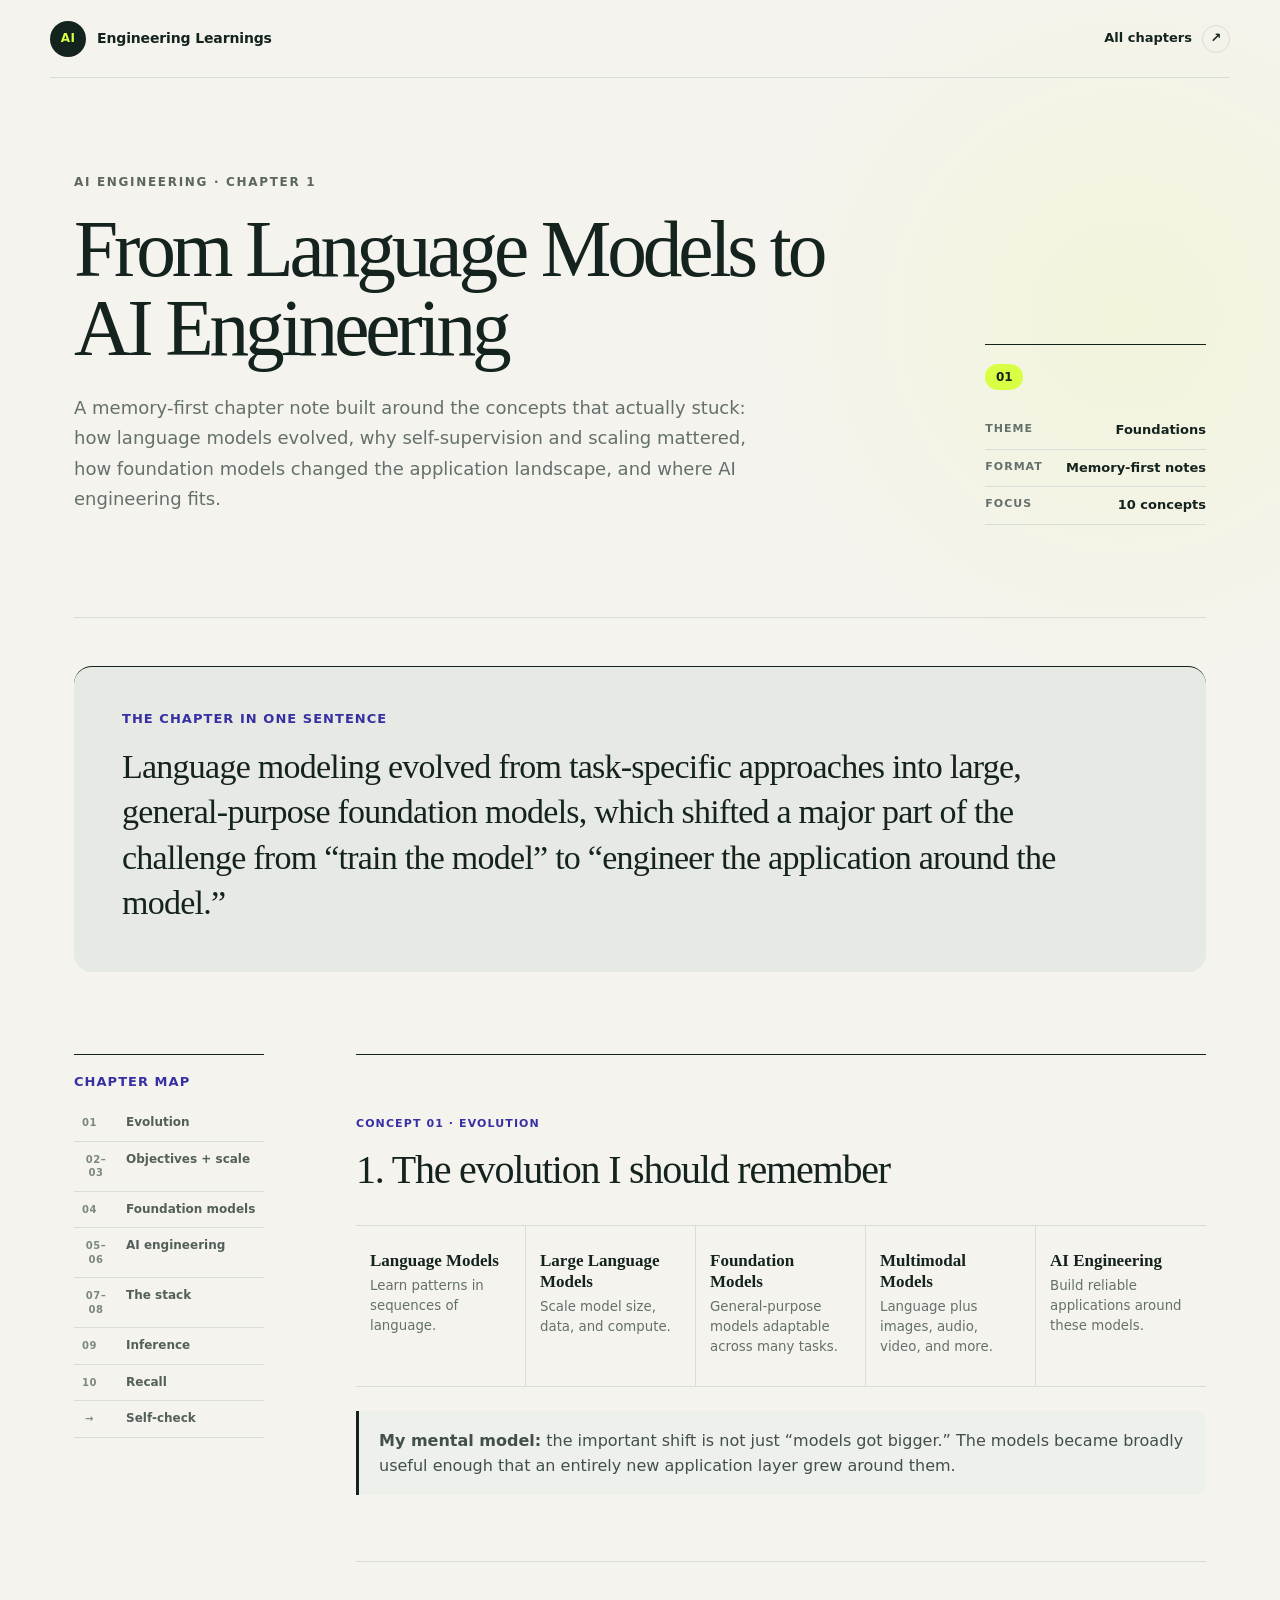
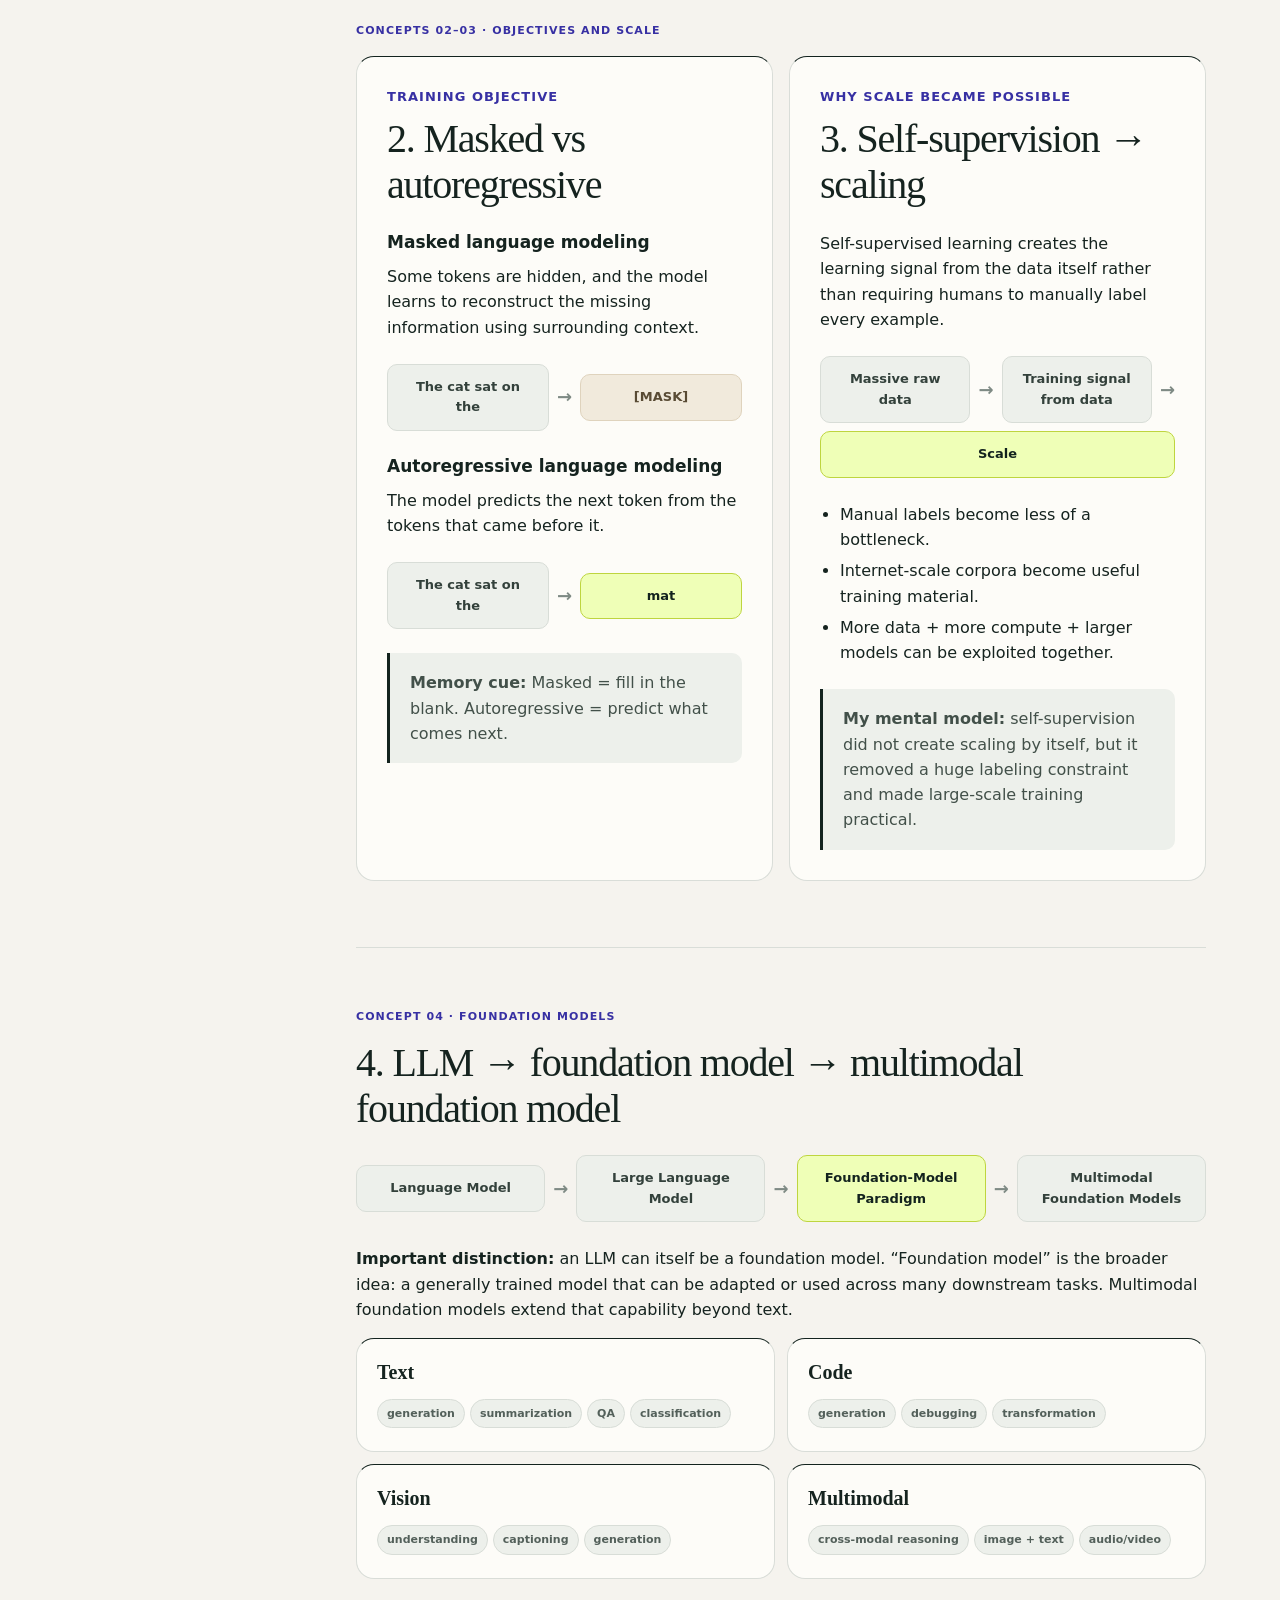
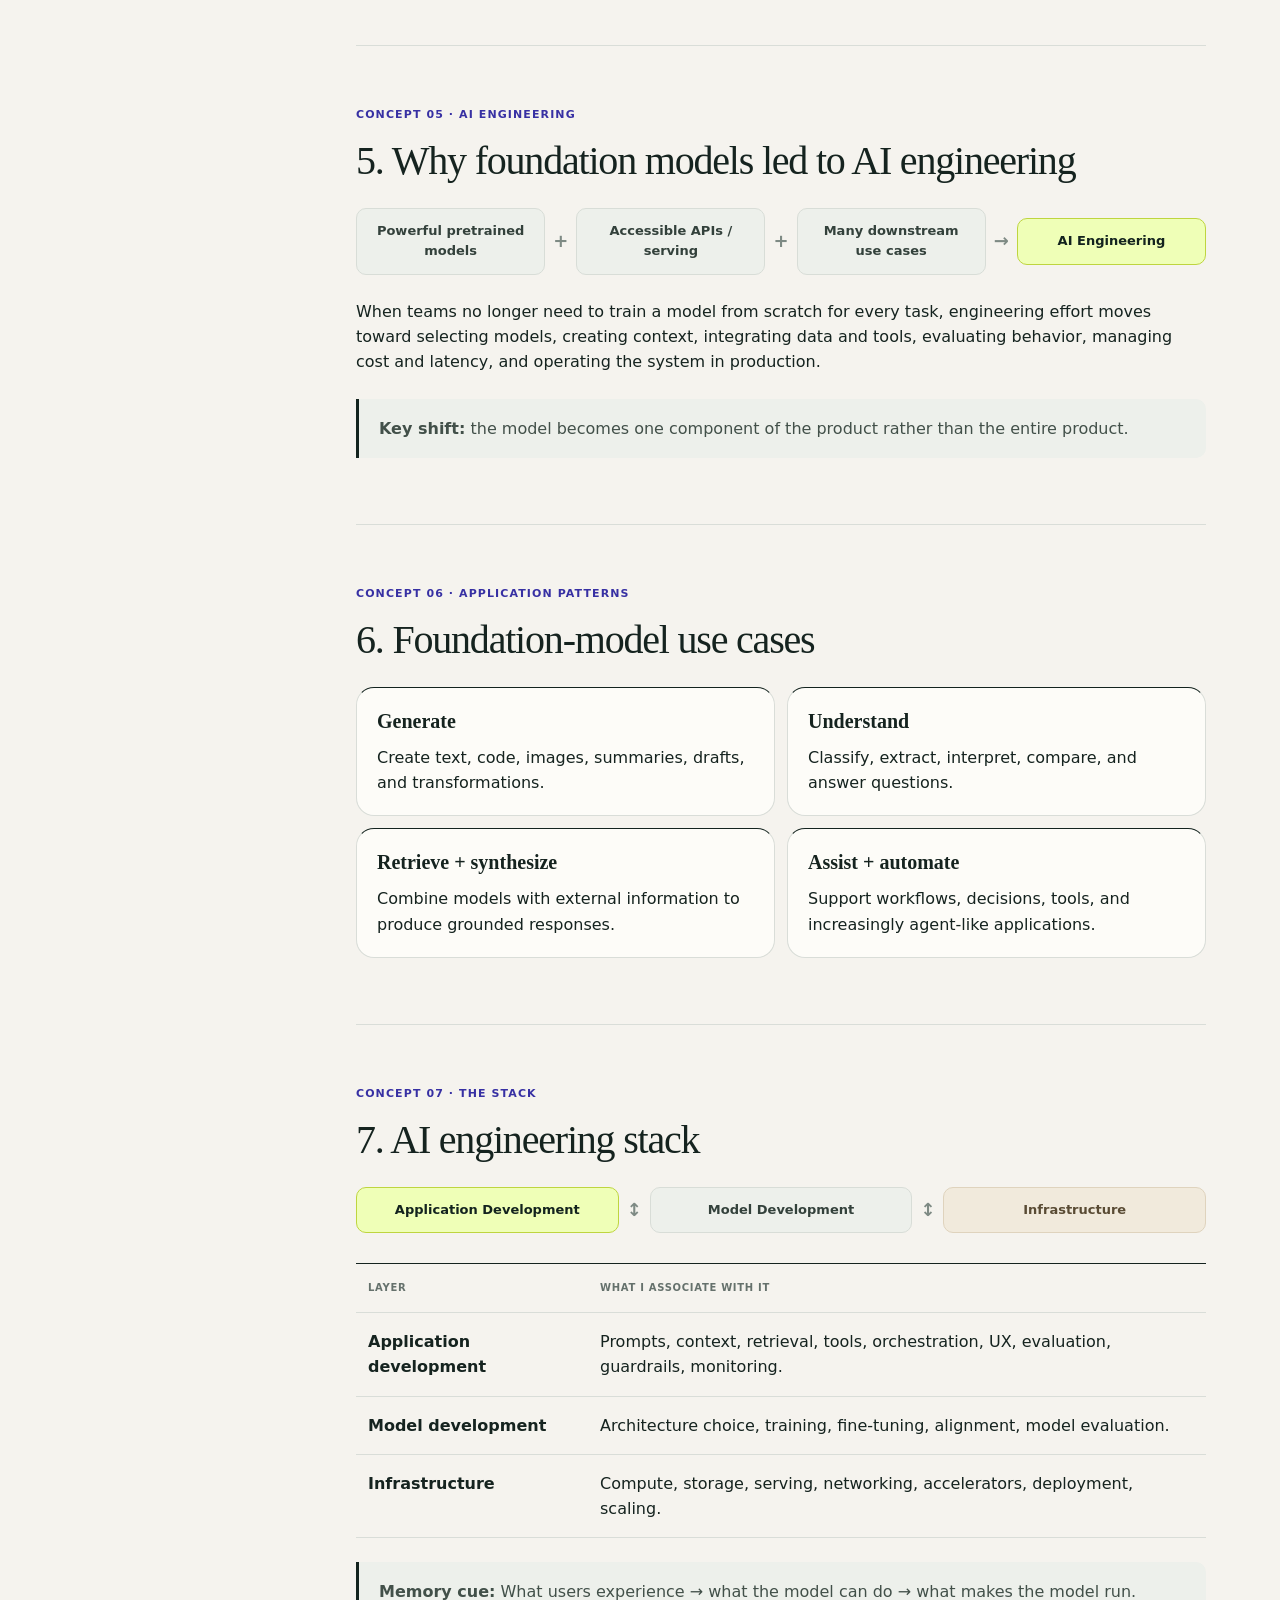
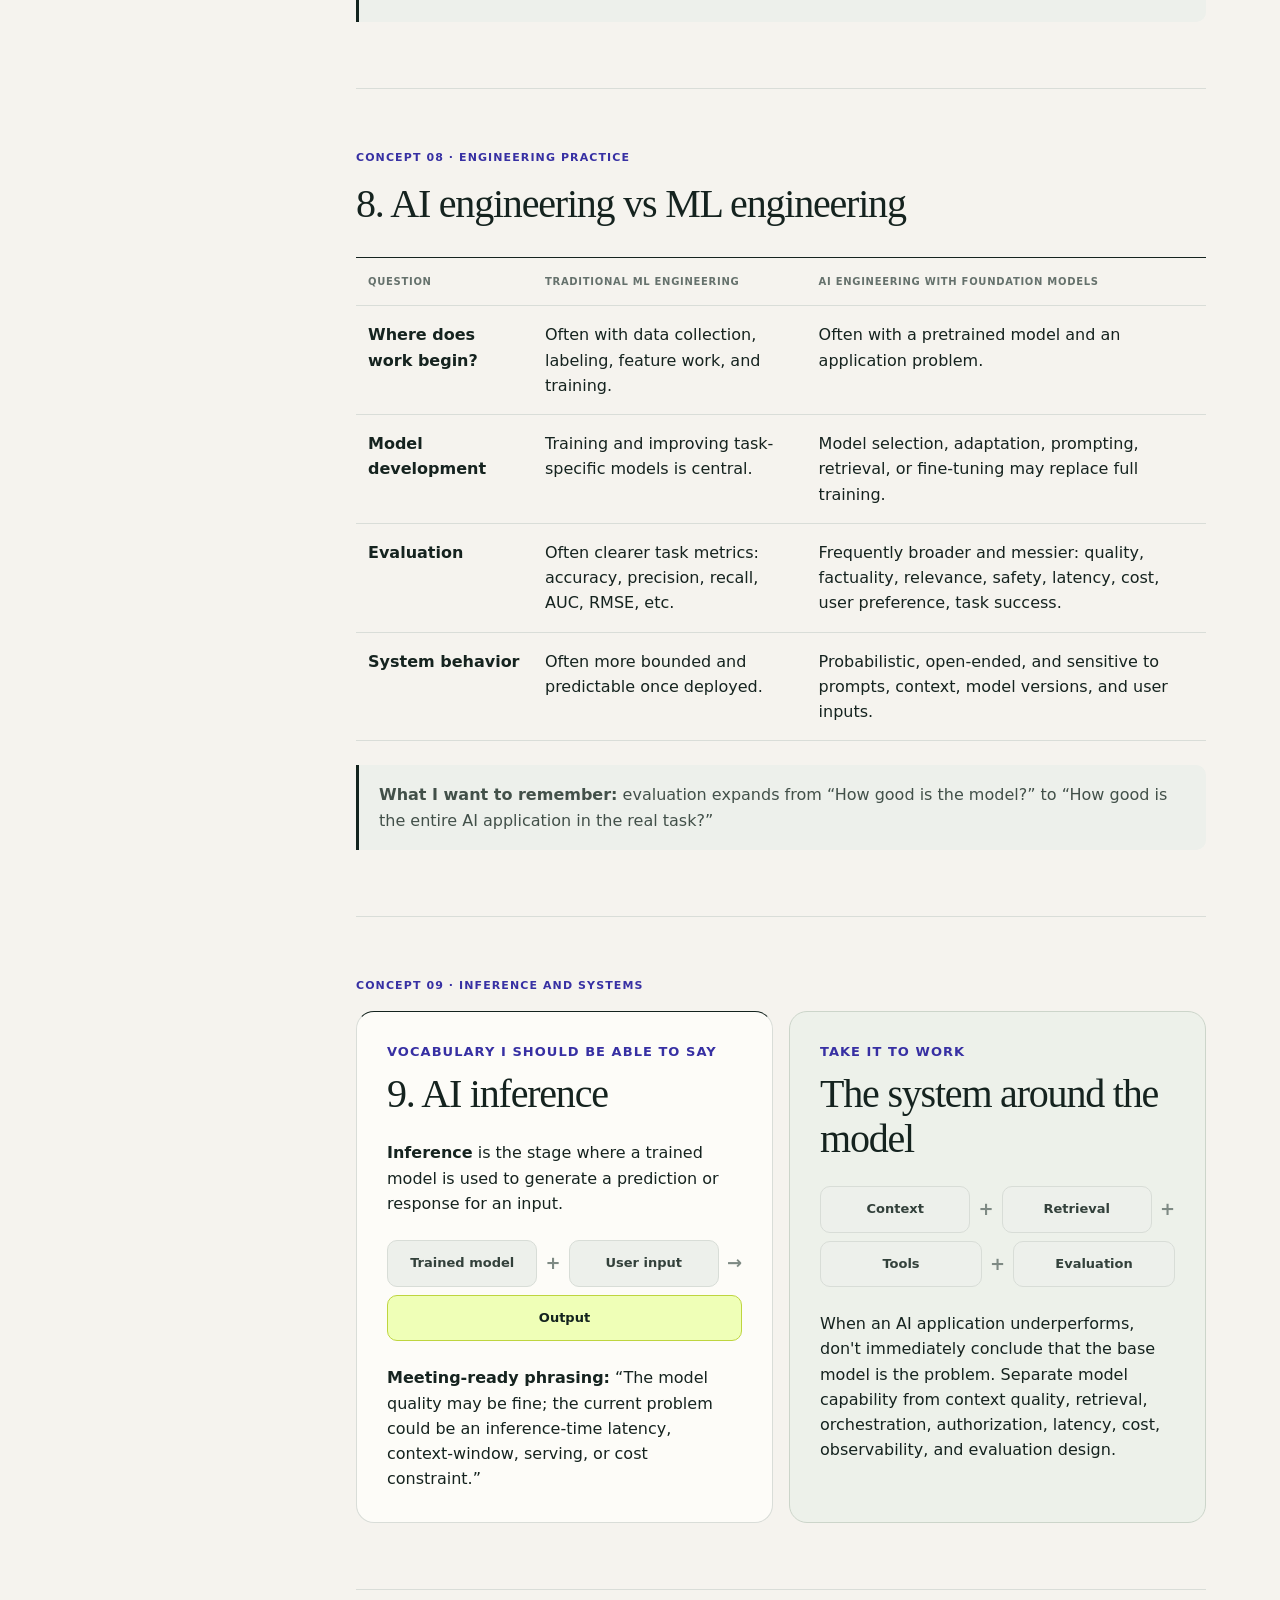
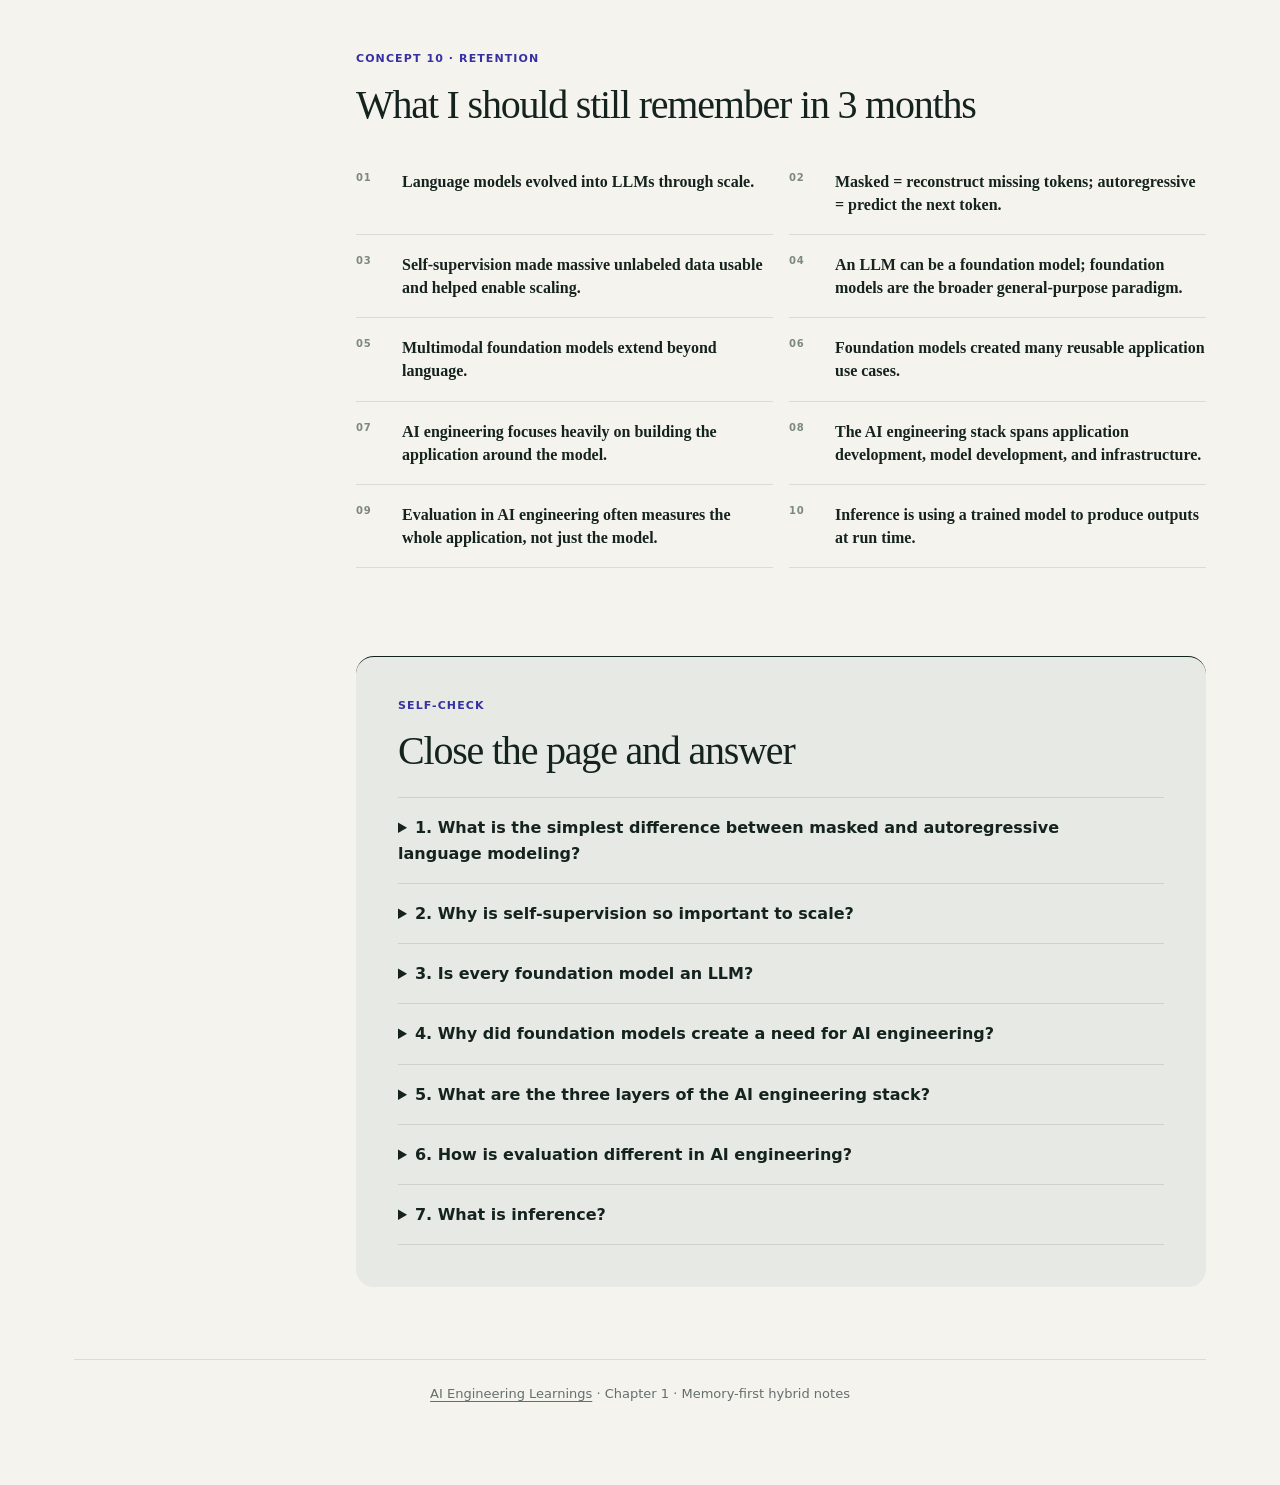
==== commit b408ce4e: "Unify Chapter 1 with landing design system" ====
--- a/chapters/chapter-1.html
+++ b/chapters/chapter-1.html
@@ -53,7 +53,7 @@
 </nav>
 
 <article class="chapter-article">
-<section class="section card" id="evolution">
+<section class="section card" id="evolution" data-section-label="Concept 01 · Evolution">
   <h2>1. The evolution I should remember</h2>
   <div class="timeline">
     <div class="t"><b>Language Models</b><small>Learn patterns in sequences of language.</small></div>
@@ -65,7 +65,7 @@
   <div class="mental"><strong>My mental model:</strong> the important shift is not just “models got bigger.” The models became broadly useful enough that an entirely new application layer grew around them.</div>
 </section>
 
-<section class="section two" id="objectives">
+<section class="section two" id="objectives" data-section-label="Concepts 02–03 · Objectives and scale">
   <div class="card">
     <div class="kicker">Training objective</div>
     <h2>2. Masked vs autoregressive</h2>
@@ -98,7 +98,7 @@
   </div>
 </section>
 
-<section class="section card" id="foundation-models">
+<section class="section card" id="foundation-models" data-section-label="Concept 04 · Foundation models">
   <h2>4. LLM → foundation model → multimodal foundation model</h2>
   <div class="flow">
     <div class="node">Language Model</div><div class="arrow">→</div>
@@ -115,7 +115,7 @@
   </div>
 </section>
 
-<section class="section card" id="ai-engineering">
+<section class="section card" id="ai-engineering" data-section-label="Concept 05 · AI engineering">
   <h2>5. Why foundation models led to AI engineering</h2>
   <div class="flow">
     <div class="node">Powerful pretrained models</div><div class="arrow">+</div>
@@ -127,7 +127,7 @@
   <div class="mental"><strong>Key shift:</strong> the model becomes one component of the product rather than the entire product.</div>
 </section>
 
-<section class="section card">
+<section class="section card" data-section-label="Concept 06 · Application patterns">
   <h2>6. Foundation-model use cases</h2>
   <div class="grid">
     <div class="compare"><h3>Generate</h3><p>Create text, code, images, summaries, drafts, and transformations.</p></div>
@@ -137,7 +137,7 @@
   </div>
 </section>
 
-<section class="section card" id="engineering-stack">
+<section class="section card" id="engineering-stack" data-section-label="Concept 07 · The stack">
   <h2>7. AI engineering stack</h2>
   <div class="flow">
     <div class="node green">Application Development</div><div class="arrow">↕</div>
@@ -153,7 +153,7 @@
   <div class="mental"><strong>Memory cue:</strong> What users experience → what the model can do → what makes the model run.</div>
 </section>
 
-<section class="section card">
+<section class="section card" data-section-label="Concept 08 · Engineering practice">
   <h2>8. AI engineering vs ML engineering</h2>
   <table>
     <tr><th>Question</th><th>Traditional ML engineering</th><th>AI engineering with foundation models</th></tr>
@@ -165,7 +165,7 @@
   <div class="mental"><strong>What I want to remember:</strong> evaluation expands from “How good is the model?” to “How good is the entire AI application in the real task?”</div>
 </section>
 
-<section class="section two" id="inference">
+<section class="section two" id="inference" data-section-label="Concept 09 · Inference and systems">
   <div class="card">
     <div class="kicker">Vocabulary I should be able to say</div>
     <h2>9. AI inference</h2>
@@ -189,7 +189,7 @@
   </div>
 </section>
 
-<section class="section card" id="recall">
+<section class="section card" id="recall" data-section-label="Concept 10 · Retention">
   <h2>What I should still remember in 3 months</h2>
   <div class="recall">
     <div class="r"><div class="num">01</div><strong>Language models evolved into LLMs through scale.</strong></div>
@@ -205,7 +205,7 @@
   </div>
 </section>
 
-<section class="section card warn" id="review">
+<section class="section card warn" id="review" data-section-label="Self-check">
   <h2>Close the page and answer</h2>
   <details><summary>1. What is the simplest difference between masked and autoregressive language modeling?</summary><p>Masked models reconstruct hidden information; autoregressive models predict the next token from prior context.</p></details>
   <details><summary>2. Why is self-supervision so important to scale?</summary><p>Because the training signal can be derived from raw data itself, reducing dependence on manually labeled examples and allowing enormous datasets to be used.</p></details>
--- a/styles.css
+++ b/styles.css
@@ -1,7 +1,10 @@
 :root {
   --bg: #f5f3ee;
   --surface: #fffefa;
+  --surface-soft: #e6e9e4;
+  --surface-muted: #edf0eb;
   --ink: #15231f;
+  --ink-soft: #53605a;
   --muted: #63706b;
   --line: #d9ddd8;
   --indigo: #3730a3;
@@ -14,7 +17,13 @@
   --blue: #eff6ff;
   --blueline: #bfdbfe;
   --accent: #d8ff43;
+  --accent-soft: #efffb7;
+  --accent-line: #bed53f;
   --deep: #13231e;
+  --font-display: Georgia, "Times New Roman", serif;
+  --font-sans: Inter, ui-sans-serif, system-ui, -apple-system, BlinkMacSystemFont, "Segoe UI", sans-serif;
+  --radius-card: 18px;
+  --content-width: 1180px;
 }
 
 * { box-sizing: border-box; }
@@ -25,7 +34,7 @@
   margin: 0;
   background: var(--bg);
   color: var(--ink);
-  font-family: Inter, ui-sans-serif, system-ui, -apple-system, BlinkMacSystemFont, "Segoe UI", sans-serif;
+  font-family: var(--font-sans);
   line-height: 1.58;
   text-rendering: optimizeLegibility;
 }
@@ -39,7 +48,7 @@
 }
 
 .site-header {
-  width: min(1180px, calc(100% - 48px));
+  width: min(var(--content-width), calc(100% - 48px));
   min-height: 78px;
   margin: 0 auto;
   display: flex;
@@ -86,7 +95,7 @@
 .back-link:hover { color: var(--ink); }
 
 .page {
-  max-width: 1180px;
+  max-width: var(--content-width);
   margin: 0 auto;
   padding: 6px 24px 72px;
 }
@@ -188,7 +197,7 @@
 }
 
 .site-header-home { border-bottom: 1px solid var(--line); }
-.home-body main { width: min(1180px, calc(100% - 48px)); margin: 0 auto; }
+.home-body main { width: min(var(--content-width), calc(100% - 48px)); margin: 0 auto; }
 
 .home-hero {
   min-height: 560px;
@@ -206,7 +215,7 @@
 .home-hero h1 {
   max-width: 780px;
   margin: 18px 0 24px;
-  font-family: Georgia, "Times New Roman", serif;
+  font-family: var(--font-display);
   font-size: clamp(54px, 6.4vw, 88px);
   font-weight: 500;
   line-height: .98;
@@ -246,7 +255,7 @@
 .hero-note p { margin: 14px 0 0; color: var(--muted); font-size: 14px; }
 .chapter-library { padding: 78px 0 100px; }
 .section-heading { display: flex; align-items: end; justify-content: space-between; gap: 32px; margin-bottom: 30px; }
-.section-heading h2 { margin: 0; font-family: Georgia, "Times New Roman", serif; font-size: 42px; font-weight: 500; }
+.section-heading h2 { margin: 0; font-family: var(--font-display); font-size: 42px; font-weight: 500; }
 .chapter-count { margin: 0; color: var(--muted); font-size: 13px; }
 .chapter-list { display: grid; gap: 18px; }
 
@@ -261,7 +270,7 @@
 .chapter-index { align-self: start; padding-top: 3px; color: var(--muted); font-size: 13px; font-weight: 800; }
 .chapter-summary { max-width: 760px; }
 .chapter-meta { display: flex; flex-wrap: wrap; gap: 8px 20px; margin-bottom: 14px; color: #5d6a65; font-size: 11px; font-weight: 850; letter-spacing: .1em; text-transform: uppercase; }
-.chapter-summary h3 { margin-bottom: 10px; font-family: Georgia, "Times New Roman", serif; font-size: clamp(26px, 3vw, 38px); font-weight: 500; letter-spacing: -.025em; }
+.chapter-summary h3 { margin-bottom: 10px; font-family: var(--font-display); font-size: clamp(26px, 3vw, 38px); font-weight: 500; letter-spacing: -.025em; }
 .chapter-summary p { max-width: 700px; margin: 0; color: var(--muted); }
 .chapter-arrow { width: 44px; height: 44px; display: grid; place-items: center; border: 1px solid var(--line); border-radius: 50%; font-size: 20px; }
 
@@ -270,15 +279,15 @@
   align-items: center;
   gap: 18px;
   padding: 28px;
-  border-radius: 18px;
-  background: #e6e9e4;
+  border-radius: var(--radius-card);
+  background: var(--surface-soft);
   color: #53605a;
 }
 
 .collection-note-icon { width: 42px; height: 42px; flex: 0 0 auto; display: grid; place-items: center; border: 1px dashed #93a098; border-radius: 50%; font-size: 22px; }
 .collection-note strong { color: var(--ink); }
 .collection-note p { margin: 2px 0 0; font-size: 14px; }
-.home-footer { width: min(1180px, calc(100% - 48px)); min-height: 84px; margin: 0 auto; border-top: 1px solid var(--line); display: flex; justify-content: space-between; align-items: center; gap: 24px; color: var(--muted); font-size: 12px; font-weight: 750; }
+.home-footer { width: min(var(--content-width), calc(100% - 48px)); min-height: 84px; margin: 0 auto; border-top: 1px solid var(--line); display: flex; justify-content: space-between; align-items: center; gap: 24px; color: var(--muted); font-size: 12px; font-weight: 750; }
 
 @media (max-width: 820px) {
   h1 { font-size: 36px; }
@@ -292,7 +301,7 @@
 }
 
 @media (max-width: 600px) {
-  .site-header, .home-body main, .home-footer { width: min(100% - 32px, 1180px); }
+  .site-header, .home-body main, .home-footer { width: min(100% - 32px, var(--content-width)); }
   .page { padding-right: 16px; padding-left: 16px; }
   .site-header { min-height: 68px; }
   .brand span:last-child { display: none; }
@@ -342,6 +351,30 @@
 
 .chapter-body .chapter-header { border-bottom: 1px solid var(--line); }
 
+.chapter-body .back-link {
+  display: inline-flex;
+  align-items: center;
+  gap: 10px;
+  color: var(--deep);
+  text-decoration: none;
+}
+
+.chapter-body .back-link span {
+  width: 28px;
+  height: 28px;
+  display: grid;
+  place-items: center;
+  border: 1px solid var(--line);
+  border-radius: 50%;
+  transition: background-color .18s ease, border-color .18s ease, transform .18s ease;
+}
+
+.chapter-body .back-link:hover span {
+  border-color: var(--accent-line);
+  background: var(--accent);
+  transform: translate(2px, -2px);
+}
+
 .chapter-body .chapter-page {
   max-width: 1180px;
   padding: 0 24px 80px;
@@ -370,7 +403,7 @@
 
 .chapter-body .chapter-hero h1 {
   margin: 18px 0 26px;
-  font-family: Georgia, "Times New Roman", serif;
+  font-family: var(--font-display);
   font-size: clamp(52px, 6.2vw, 82px);
   font-weight: 500;
   line-height: .99;
@@ -402,17 +435,18 @@
   margin: 48px 0 0;
   padding: 42px 48px 46px;
   border: 0;
-  border-radius: 18px;
-  background: #e6e9e4;
+  border-top: 1px solid var(--deep);
+  border-radius: var(--radius-card);
+  background: var(--surface-soft);
   box-shadow: none;
 }
 
-.chapter-body .chapter-thesis .kicker { margin-bottom: 14px; color: #56635d; }
+.chapter-body .chapter-thesis .kicker { margin-bottom: 14px; color: var(--indigo); }
 
 .chapter-body .bigidea {
   max-width: 1000px;
   margin: 0;
-  font-family: Georgia, "Times New Roman", serif;
+  font-family: var(--font-display);
   font-size: clamp(25px, 3vw, 34px);
   font-weight: 500;
   line-height: 1.34;
@@ -444,7 +478,7 @@
   gap: 8px;
   padding: 9px 0;
   border-bottom: 1px solid var(--line);
-  color: #53605a;
+  color: var(--ink-soft);
   font-size: 12px;
   font-weight: 700;
   line-height: 1.35;
@@ -452,8 +486,20 @@
   transition: color .18s ease, padding-left .18s ease;
 }
 
-.chapter-nav a span { color: #8a958f; font-size: 10px; font-weight: 850; letter-spacing: .05em; }
+.chapter-nav a span {
+  width: fit-content;
+  min-width: 31px;
+  padding: 2px 7px;
+  border-radius: 999px;
+  color: #7b8881;
+  font-size: 10px;
+  font-weight: 850;
+  letter-spacing: .05em;
+  text-align: center;
+  transition: background-color .18s ease, color .18s ease;
+}
 .chapter-nav a:hover { padding-left: 4px; color: var(--ink); }
+.chapter-nav a:hover span { background: var(--accent); color: var(--deep); }
 
 .chapter-body .chapter-article { min-width: 0; }
 .chapter-body .chapter-article > .section { scroll-margin-top: 28px; }
@@ -471,10 +517,27 @@
 
 .chapter-body .chapter-article > .section:first-child { border-top-color: var(--ink); }
 
+.chapter-body .chapter-article > .section[data-section-label]::before {
+  content: attr(data-section-label);
+  display: block;
+  margin: 0 0 16px;
+  color: var(--indigo);
+  font-size: 11px;
+  font-weight: 850;
+  letter-spacing: .1em;
+  line-height: 1.3;
+  text-transform: uppercase;
+}
+
+.chapter-body .chapter-article > .section.two[data-section-label]::before {
+  grid-column: 1 / -1;
+  margin-bottom: 2px;
+}
+
 .chapter-body .chapter-article h2 {
   max-width: 720px;
   margin: 0 0 24px;
-  font-family: Georgia, "Times New Roman", serif;
+  font-family: var(--font-display);
   font-size: clamp(30px, 3.4vw, 40px);
   font-weight: 500;
   line-height: 1.14;
@@ -498,8 +561,9 @@
 .chapter-body .chapter-article > .two > .card {
   padding: 30px;
   border: 1px solid var(--line);
-  border-radius: 18px;
-  background: rgba(255, 254, 250, .78);
+  border-top-color: var(--deep);
+  border-radius: var(--radius-card);
+  background: rgba(255, 254, 250, .82);
   box-shadow: none;
 }
 
@@ -508,7 +572,7 @@
   background: #edf1ea;
 }
 
-.chapter-body .kicker { color: #596760; }
+.chapter-body .kicker { color: var(--indigo); }
 
 .chapter-body .timeline {
   gap: 0;
@@ -528,7 +592,7 @@
 }
 
 .chapter-body .t:last-child { border-right: 0; }
-.chapter-body .t b { font-family: Georgia, "Times New Roman", serif; font-size: 17px; font-weight: 600; line-height: 1.25; }
+.chapter-body .t b { font-family: var(--font-display); font-size: 17px; font-weight: 600; line-height: 1.25; }
 .chapter-body .t small { display: block; line-height: 1.5; }
 .chapter-body .t:not(:last-child)::after { display: none; }
 
@@ -544,13 +608,13 @@
   padding: 12px 14px;
   border-color: #d8ddd7;
   border-radius: 10px;
-  background: #edf0eb;
+  background: var(--surface-muted);
   color: #33413b;
   font-size: 13px;
   font-weight: 750;
 }
 
-.chapter-body .node.green { border-color: #c2d0bb; background: #e4eadf; color: #2f4436; }
+.chapter-body .node.green { border-color: var(--accent-line); background: var(--accent-soft); color: var(--deep); }
 .chapter-body .node.amber { border-color: #dfd3bd; background: #f1eadc; color: #594b34; }
 .chapter-body .arrow { color: #7e8a84; font-size: 18px; }
 
@@ -560,7 +624,7 @@
   border: 0;
   border-left: 3px solid var(--deep);
   border-radius: 0 10px 10px 0;
-  background: #e9ede7;
+  background: var(--surface-muted);
   color: #425049;
 }
 
@@ -569,16 +633,17 @@
 .chapter-body .compare {
   padding: 20px;
   border-color: var(--line);
-  border-radius: 14px;
-  background: rgba(255, 254, 250, .72);
-}
-
-.chapter-body .compare h3 { font-family: Georgia, "Times New Roman", serif; font-size: 20px; font-weight: 600; }
+  border-top-color: var(--deep);
+  border-radius: var(--radius-card);
+  background: rgba(255, 254, 250, .82);
+}
+
+.chapter-body .compare h3 { font-family: var(--font-display); font-size: 20px; font-weight: 600; }
 
 .chapter-body .tag {
   border: 1px solid #d8ddd7;
-  background: #edf0eb;
-  color: #52605a;
+  background: var(--surface-muted);
+  color: var(--ink-soft);
   font-size: 11px;
   font-weight: 750;
 }
@@ -601,15 +666,18 @@
 }
 
 .chapter-body .num { color: #7c8882; font-size: 10px; }
-.chapter-body .r strong { font-family: Georgia, "Times New Roman", serif; font-size: 16px; font-weight: 600; line-height: 1.45; }
+.chapter-body .r strong { font-family: var(--font-display); font-size: 16px; font-weight: 600; line-height: 1.45; }
 
 .chapter-body .chapter-article > .section.card.warn {
   margin-top: 22px;
   padding: 42px;
   border: 0;
-  border-radius: 18px;
-  background: #e7eae5;
-}
+  border-top: 1px solid var(--deep);
+  border-radius: var(--radius-card);
+  background: var(--surface-soft);
+}
+
+.chapter-body .chapter-article > .section.card.warn::before { margin-bottom: 14px; }
 
 .chapter-body details {
   margin: 0;
@@ -622,7 +690,7 @@
 
 .chapter-body details:first-of-type { border-top: 1px solid #ccd2cc; }
 .chapter-body summary { padding-right: 28px; font-weight: 750; }
-.chapter-body details p { margin: 12px 0 2px; color: #53605a; }
+.chapter-body details p { margin: 12px 0 2px; color: var(--ink-soft); }
 
 .chapter-body .footer {
   margin-top: 72px;
